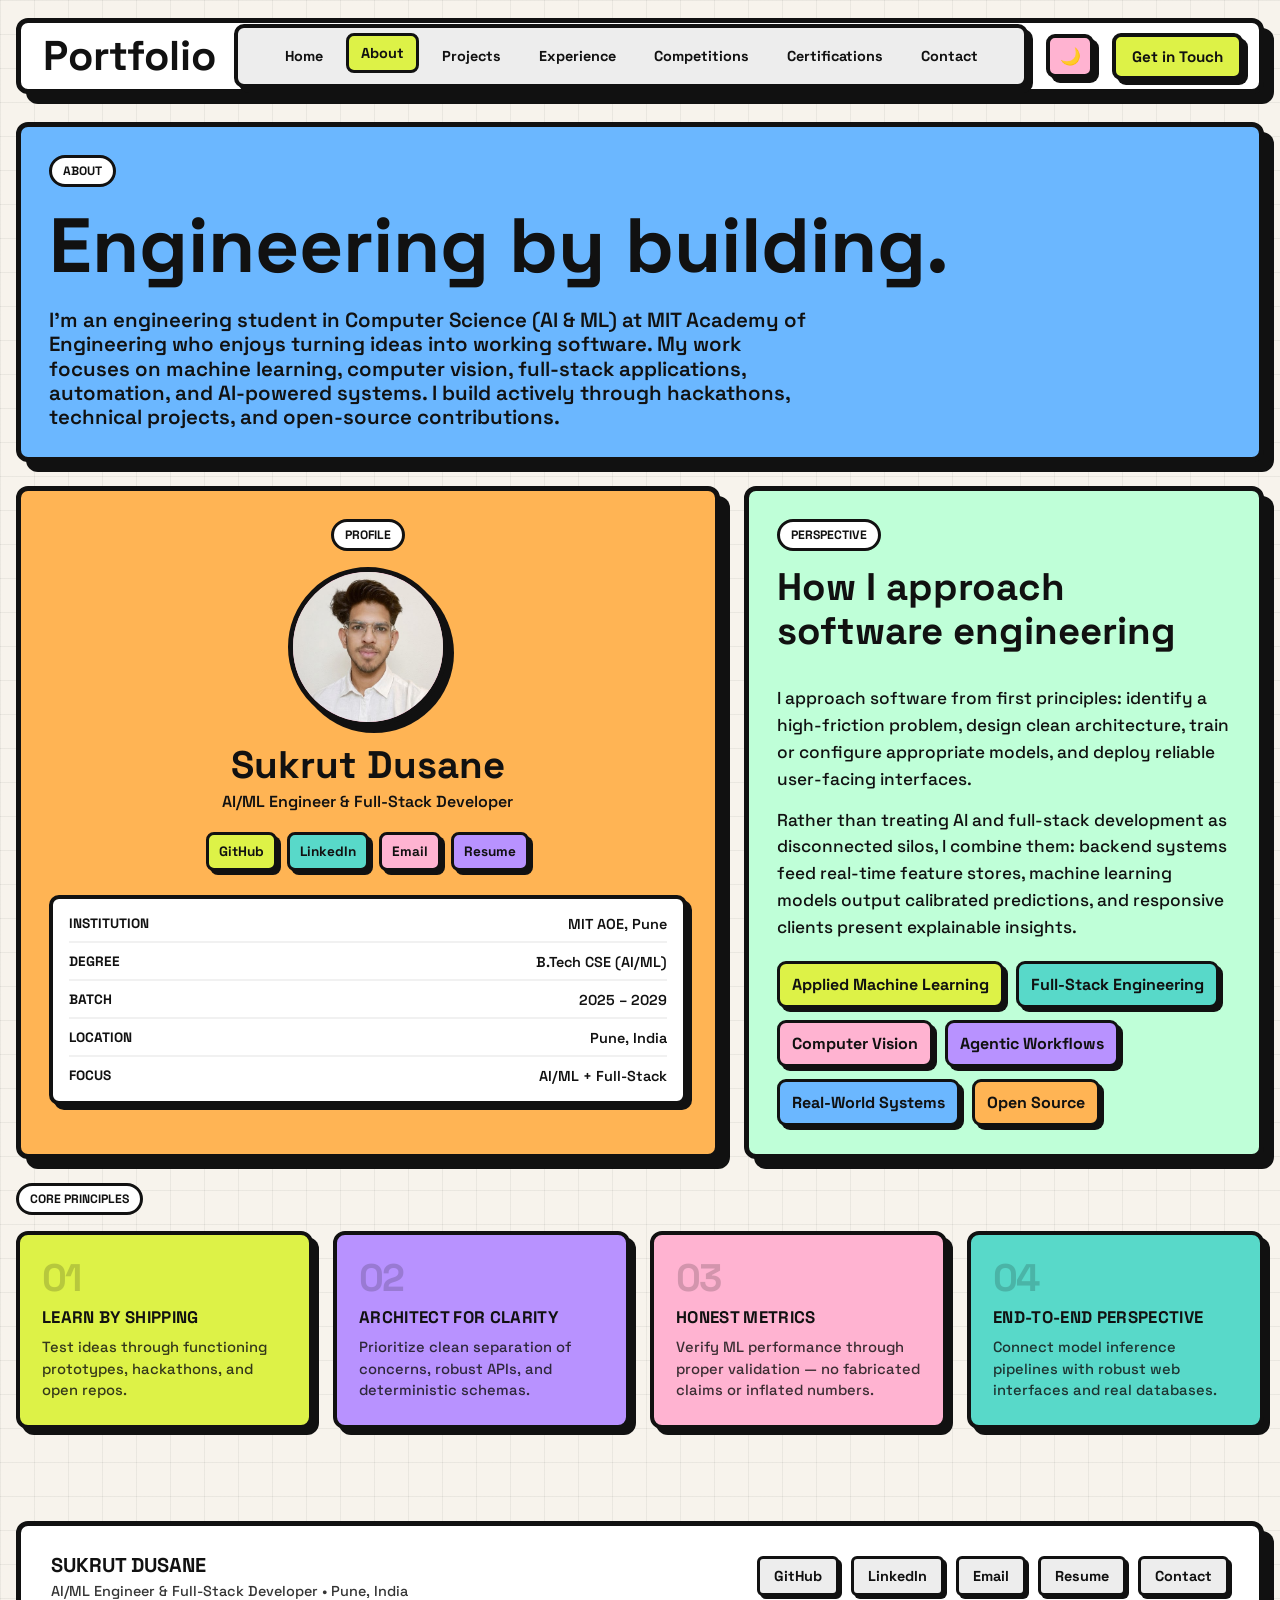
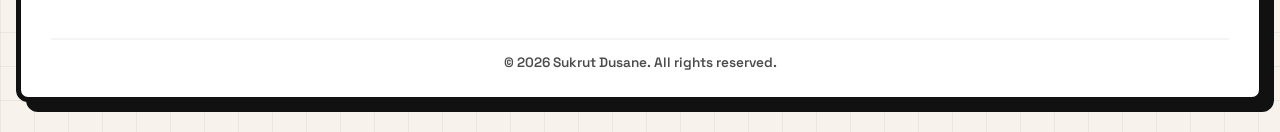
==== about.html @ a6a97b81 "fix(about): add proper line spacing and margin between heading and body paragraph" ====
<!DOCTYPE html>
<html lang="en">

<head>
  <meta charset="UTF-8" />
  <meta name="viewport" content="width=device-width, initial-scale=1.0" />
  <meta name="description" content="About Sukrut Dusane — CSE (AI & ML) student at MIT Academy of Engineering, builder, AI/ML engineer, and full-stack developer." />
  <meta name="author" content="Sukrut Dusane" />
  <link rel="canonical" href="https://portfoliosukrut.vercel.app/about.html" />

  <meta property="og:title" content="About Sukrut Dusane | AI/ML Engineer & Full-Stack Developer" />
  <meta property="og:description" content="Turning complex ideas into working software through machine learning, computer vision, and full-stack architectures." />
  <meta property="og:image" content="assets/profile.png" />
  <meta property="og:type" content="website" />
  <meta property="og:url" content="https://portfoliosukrut.vercel.app/about.html" />

  <title>About | Sukrut Dusane</title>
  <link rel="preconnect" href="https://fonts.googleapis.com" />
  <link rel="preconnect" href="https://fonts.gstatic.com" crossorigin />
  <link href="https://fonts.googleapis.com/css2?family=Space+Grotesk:wght@400;500;600;700&display=swap" rel="stylesheet" />
  <link rel="icon" type="image/svg+xml" href="favicon.svg?v=3" />
  <link rel="icon" type="image/png" href="favicon.png?v=3" />
  <link rel="stylesheet" href="style.css" />
</head>

<body data-page="about">
  <header class="navbar" aria-label="Primary navigation">
    <a class="brand" href="index.html">Portfolio</a>
    <nav class="menu-bar" aria-label="Portfolio pages">
      <a href="index.html" data-nav="home">Home</a>
      <a href="about.html" data-nav="about">About</a>
      <a href="projects.html" data-nav="projects">Projects</a>
      <a href="qualifications.html" data-nav="experience">Experience</a>
      <a href="participations.html" data-nav="achievements">Competitions</a>
      <a href="certifications.html" data-nav="certifications">Certifications</a>
      <a href="contact.html" data-nav="contact">Contact</a>
    </nav>
    <button class="touch-button" type="button" data-open-modal>Get in Touch</button>
  </header>

  <main class="page-shell about-grid">
    <section class="card page-hero about-hero reveal">
      <span class="panel-label">About</span>
      <h1>Engineering by building.</h1>
      <p>
        I’m an engineering student in Computer Science (AI & ML) at MIT Academy of Engineering who enjoys turning ideas into working software. My work focuses on machine learning, computer vision, full-stack applications, automation, and AI-powered systems. I build actively through hackathons, technical projects, and open-source contributions.
      </p>
    </section>

    <section class="card about-portrait reveal">
      <span class="panel-label">Profile</span>
      <span class="profile-frame">
        <img src="assets/profile.png" alt="Sukrut Dusane" width="160" height="160" fetchpriority="high" />
        <span class="profile-fallback" aria-hidden="true">SD</span>
      </span>
      <h2 style="margin-top: 12px;">Sukrut Dusane</h2>
      <p style="margin-top: 8px; font-weight: 600;">AI/ML Engineer & Full-Stack Developer</p>
      
      <div class="social-links" style="margin-top: 20px; display: flex; gap: 10px; justify-content: center; flex-wrap: wrap;">
        <a href="https://github.com/sukrut07" target="_blank" rel="noreferrer" class="mini-link">GitHub</a>
        <a href="https://www.linkedin.com/in/sukrut-dusane-b44813386/" target="_blank" rel="noreferrer" class="mini-link btn-purple">LinkedIn</a>
        <a href="mailto:sukrutdusane@gmail.com" class="mini-link btn-lime">Email</a>
        <a href="assets/resume.png" target="_blank" rel="noreferrer" class="mini-link btn-cyan">Resume</a>
      </div>

      <div style="margin-top: 24px; width: 100%;">
        <div style="border: 4px solid var(--black); border-radius: 10px; background: var(--white); padding: 16px; box-shadow: 5px 5px 0 var(--black); text-align: left;">
          <div style="display: flex; justify-content: space-between; margin-bottom: 10px; border-bottom: 2px solid var(--grid-line); padding-bottom: 8px;">
            <strong style="text-transform: uppercase; font-size: 0.85rem;">Institution</strong> <span style="font-weight: 600; font-size: 0.9rem;">MIT AOE, Pune</span>
          </div>
          <div style="display: flex; justify-content: space-between; margin-bottom: 10px; border-bottom: 2px solid var(--grid-line); padding-bottom: 8px;">
            <strong style="text-transform: uppercase; font-size: 0.85rem;">Degree</strong> <span style="font-weight: 600; font-size: 0.9rem;">B.Tech CSE (AI/ML)</span>
          </div>
          <div style="display: flex; justify-content: space-between; margin-bottom: 10px; border-bottom: 2px solid var(--grid-line); padding-bottom: 8px;">
            <strong style="text-transform: uppercase; font-size: 0.85rem;">Batch</strong> <span style="font-weight: 600; font-size: 0.9rem;">2025 – 2029</span>
          </div>
          <div style="display: flex; justify-content: space-between; margin-bottom: 10px; border-bottom: 2px solid var(--grid-line); padding-bottom: 8px;">
            <strong style="text-transform: uppercase; font-size: 0.85rem;">Location</strong> <span style="font-weight: 600; font-size: 0.9rem;">Pune, India</span>
          </div>
          <div style="display: flex; justify-content: space-between;">
            <strong style="text-transform: uppercase; font-size: 0.85rem;">Focus</strong> <span style="font-weight: 600; font-size: 0.9rem;">AI/ML + Full-Stack</span>
          </div>
        </div>
      </div>
    </section>

    <section class="card about-copy reveal">
      <span class="panel-label">Perspective</span>
      <h2>How I approach software engineering</h2>
      <p style="margin-top: 16px;">
        I approach software from first principles: identify a high-friction problem, design clean architecture, train or configure appropriate models, and deploy reliable user-facing interfaces.
      </p>
      <p style="margin-top: 14px;">
        Rather than treating AI and full-stack development as disconnected silos, I combine them: backend systems feed real-time feature stores, machine learning models output calibrated predictions, and responsive clients present explainable insights.
      </p>
      <div class="about-pill-row" style="margin-top: 20px;">
        <span>Applied Machine Learning</span>
        <span>Full-Stack Engineering</span>
        <span>Computer Vision</span>
        <span>Agentic Workflows</span>
        <span>Real-World Systems</span>
        <span>Open Source</span>
      </div>
    </section>

    <!-- Core Principles — 4 KPI Cards (full width) -->
    <section class="principles-section reveal">
      <span class="panel-label principles-label">Core Principles</span>
      <div class="principles-grid">

        <article class="principles-card accent-lime">
          <span class="principles-num">01</span>
          <h3 class="principles-title">Learn by Shipping</h3>
          <p class="principles-desc">Test ideas through functioning prototypes, hackathons, and open repos.</p>
        </article>

        <article class="principles-card accent-purple">
          <span class="principles-num">02</span>
          <h3 class="principles-title">Architect for Clarity</h3>
          <p class="principles-desc">Prioritize clean separation of concerns, robust APIs, and deterministic schemas.</p>
        </article>

        <article class="principles-card accent-pink">
          <span class="principles-num">03</span>
          <h3 class="principles-title">Honest Metrics</h3>
          <p class="principles-desc">Verify ML performance through proper validation — no fabricated claims or inflated numbers.</p>
        </article>

        <article class="principles-card accent-cyan">
          <span class="principles-num">04</span>
          <h3 class="principles-title">End-to-End Perspective</h3>
          <p class="principles-desc">Connect model inference pipelines with robust web interfaces and real databases.</p>
        </article>

      </div>
    </section>
  </main>

  <!-- Consistent Site Footer -->
  <footer class="site-footer" role="contentinfo">
    <div class="footer-bio">
      <h3>Sukrut Dusane</h3>
      <p>AI/ML Engineer & Full-Stack Developer • Pune, India</p>
    </div>
    <div class="footer-links">
      <a href="https://github.com/sukrut07" target="_blank" rel="noreferrer" class="footer-link">GitHub</a>
      <a href="https://www.linkedin.com/in/sukrut-dusane-b44813386/" target="_blank" rel="noreferrer" class="footer-link">LinkedIn</a>
      <a href="mailto:sukrutdusane@gmail.com" class="footer-link">Email</a>
      <a href="assets/resume.png" target="_blank" rel="noreferrer" class="footer-link">Resume</a>
      <button type="button" class="footer-link" data-open-modal style="cursor: pointer;">Contact</button>
    </div>
    <div class="footer-copyright">
      <span>© 2026 Sukrut Dusane. All rights reserved.</span>
    </div>
  </footer>

  <!-- Contact Modal -->
  <div class="modal" id="contact-modal" role="dialog" aria-modal="true" aria-labelledby="modal-title" hidden>
    <div class="modal-backdrop" data-close-modal></div>
    <section class="modal-panel" tabindex="-1">
      <button class="modal-close" type="button" data-close-modal aria-label="Close contact modal">×</button>
      <span class="panel-label">Contact</span>
      <h2 id="modal-title">Let's build something intelligent.</h2>
      <p>Reach out for AI/ML engineering, full-stack systems, computer vision prototypes, or hackathon collaborations.</p>
      <div class="modal-actions-list">
        <a href="mailto:sukrutdusane@gmail.com" class="modal-action-row btn-lime">
          <span>Email Sukrut</span>
          <svg width="20" height="20" viewBox="0 0 24 24" fill="none" stroke="currentColor" stroke-width="2" stroke-linecap="round" stroke-linejoin="round">
            <path d="M4 4h16c1.1 0 2 .9 2 2v12c0 1.1-.9 2-2 2H4c-1.1 0-2-.9-2-2V6c0-1.1.9-2 2-2z"></path>
            <polyline points="22,6 12,13 2,6"></polyline>
          </svg>
        </a>
        <a href="https://www.linkedin.com/in/sukrut-dusane-b44813386/" target="_blank" rel="noreferrer" class="modal-action-row btn-purple">
          <span>LinkedIn</span>
          <svg width="20" height="20" viewBox="0 0 24 24" fill="none" stroke="currentColor" stroke-width="2" stroke-linecap="round" stroke-linejoin="round">
            <path d="M16 8a6 6 0 0 1 6 6v7h-4v-7a2 2 0 0 0-2-2 2 2 0 0 0-2 2v7h-4v-7a6 6 0 0 1 6-6z"></path>
            <rect x="2" y="9" width="4" height="12"></rect>
            <circle cx="4" cy="4" r="2"></circle>
          </svg>
        </a>
        <a href="https://github.com/sukrut07" target="_blank" rel="noreferrer" class="modal-action-row btn-dark">
          <span>GitHub</span>
          <svg width="20" height="20" viewBox="0 0 24 24" fill="none" stroke="currentColor" stroke-width="2" stroke-linecap="round" stroke-linejoin="round">
            <path d="M9 19c-5 1.5-5-2.5-7-3m14 6v-3.87a3.37 3.37 0 0 0-.94-2.61c3.14-.35 6.44-1.54 6.44-7A5.44 5.44 0 0 0 20 4.77 5.07 5.07 0 0 0 19.91 1S18.73.65 16 2.48a13.38 13.38 0 0 0-7 0C6.27.65 5.09 1 5.09 1A5.07 5.07 0 0 0 5 4.77a5.44 5.44 0 0 0-1.5 3.78c0 5.42 3.3 6.61 6.44 7A3.37 3.37 0 0 0 9 18.13V22"></path>
          </svg>
        </a>
        <a href="tel:9175117543" class="modal-action-row btn-white">
          <span>+91 91751 17543</span>
          <svg width="20" height="20" viewBox="0 0 24 24" fill="none" stroke="currentColor" stroke-width="2" stroke-linecap="round" stroke-linejoin="round">
            <path d="M22 16.92v3a2 2 0 0 1-2.18 2 19.79 19.79 0 0 1-8.63-3.07 19.5 19.5 0 0 1-6-6 19.79 19.79 0 0 1-3.07-8.67A2 2 0 0 1 4.11 2h3a2 2 0 0 1 2 1.72 12.84 12.84 0 0 0 .7 2.81 2 2 0 0 1-.45 2.11L8.09 9.91a16 16 0 0 0 6 6l1.27-1.27a2 2 0 0 1 2.11-.45 12.84 12.84 0 0 0 2.81.7A2 2 0 0 1 22 16.92z"></path>
          </svg>
        </a>
      </div>
    </section>
  </div>

  <script src="script.js"></script>
</body>

</html>
---- style.css ----
:root {
  --bg: #f7f3ec;
  --black: #111111;
  --white: #ffffff;
  --purple: #b892ff;
  --lime: #ddf247;
  --pink: #ffb3d1;
  --cyan: #58d9c9;
  --electric-blue: #6bb7ff;
  --neon-orange: #ffb454;
  --neon-mint: #bfffd8;
  --gray: #ededed;
  --grid-line: rgba(17, 17, 17, 0.055);
  --border: 5px solid var(--black);
  --radius: 12px;
  --shadow: 10px 10px 0 var(--black);
  --shadow-hover: 15px 15px 0 var(--black);
  --max-width: 1380px;
}

* {
  box-sizing: border-box;
}

html {
  scroll-behavior: smooth;
}

@media (prefers-reduced-motion: reduce) {
  *,
  *::before,
  *::after {
    animation-duration: 0.01ms !important;
    animation-iteration-count: 1 !important;
    transition-duration: 0.01ms !important;
    scroll-behavior: auto !important;
  }
}

body {
  margin: 0;
  min-height: 100vh;
  color: var(--black);
  background:
    linear-gradient(90deg, var(--grid-line) 1px, transparent 1px),
    linear-gradient(var(--grid-line) 1px, transparent 1px),
    var(--bg);
  background-size: 34px 34px;
  font-family: "Space Grotesk", Arial, sans-serif;
  font-weight: 500;
}

body.dark {
  --bg: #111111;
  --black: #f7f3ec;
  --white: #1e1e1e;
  --gray: #2c2c2c;
  --grid-line: rgba(247, 243, 236, 0.08);
  --purple: #c4a1ff;
  --lime: #d8ff3e;
  --pink: #ff8fb7;
  --cyan: #54ebd7;
  --electric-blue: #70baff;
  --neon-orange: #ffb86c;
  --neon-mint: #86efac;
  color: var(--black);
}

body.dark .hero-stat-box,
body.dark .achievement-tag,
body.dark .achievement-tag-small,
body.dark .btn-primary,
body.dark .filter-pill.active,
body.dark .building-card-tag,
body.dark .node-step,
body.dark .achievement-ribbon.gold,
body.dark .achievement-ribbon.silver,
body.dark .achievement-ribbon.bronze {
  color: #111111 !important;
}

body.modal-open {
  overflow: hidden;
}

a {
  color: inherit;
  text-decoration: none;
}

button,
a {
  font-family: inherit;
}

button {
  color: inherit;
}

.navbar {
  position: sticky;
  top: 18px;
  z-index: 20;
  width: min(calc(100% - 32px), var(--max-width));
  height: 76px;
  margin: 18px auto 28px;
  display: flex;
  align-items: center;
  justify-content: space-between;
  gap: 18px;
  padding: 12px 16px 12px 22px;
  background: var(--white);
  border: var(--border);
  border-radius: var(--radius);
  box-shadow: var(--shadow);
}

.brand {
  flex: 0 0 auto;
  font-size: clamp(1.65rem, 4vw, 2.6rem);
  font-weight: 700;
  letter-spacing: 0;
  line-height: 1;
}

.nav-actions {
  display: flex;
  align-items: center;
  gap: 12px;
}

.menu-bar {
  flex: 1 1 auto;
  display: flex;
  align-items: center;
  gap: 8px;
  padding: 8px;
  overflow-x: auto;
  border: 4px solid var(--black);
  border-radius: 10px;
  background: var(--gray);
  box-shadow: 5px 5px 0 var(--black);
}

.menu-bar::before,
.menu-bar::after {
  content: "";
  margin: auto;
}

.menu-bar a {
  display: inline-flex;
  min-height: 38px;
  align-items: center;
  justify-content: center;
  padding: 8px 12px;
  border: 3px solid transparent;
  border-radius: 8px;
  font-size: 0.9rem;
  font-weight: 700;
  white-space: nowrap;
  transition: transform 180ms ease, background 180ms ease, border-color 180ms ease;
}

.menu-bar a:hover,
.menu-bar a:focus-visible,
.menu-bar a.active {
  transform: translateY(-3px);
  border-color: var(--black);
  background: var(--lime);
  outline: none;
}

.nav-link,
.touch-button,
.cta-button,
.ghost-button {
  display: inline-flex;
  min-height: 44px;
  align-items: center;
  justify-content: center;
  padding: 10px 16px;
  border: 4px solid var(--black);
  border-radius: 9px;
  background: var(--lime);
  color: var(--black);
  box-shadow: 5px 5px 0 var(--black);
  font-size: 0.95rem;
  font-weight: 700;
  cursor: pointer;
  transition: transform 180ms ease, box-shadow 180ms ease, background 180ms ease;
}

.nav-link {
  background: var(--gray);
}

.touch-button:hover,
.nav-link:hover,
.cta-button:hover,
.ghost-button:hover,
.theme-toggle:hover {
  transform: translate(-2px, -2px);
  box-shadow: 8px 8px 0 var(--black);
}

.theme-toggle {
  width: 48px;
  min-height: 44px;
  border: 4px solid var(--black);
  border-radius: 9px;
  background: var(--pink);
  box-shadow: 5px 5px 0 var(--black);
  font-size: 1.05rem;
  font-weight: 700;
  cursor: pointer;
  transition: transform 180ms ease, box-shadow 180ms ease, background 180ms ease;
}

.dashboard {
  width: min(calc(100% - 32px), var(--max-width));
  margin: 0 auto;
  padding: 0 0 52px;
  display: grid;
  grid-template-columns: repeat(3, minmax(0, 1fr));
  grid-auto-rows: minmax(230px, auto);
  gap: 24px;
}

.page-shell {
  width: min(calc(100% - 32px), var(--max-width));
  margin: 0 auto;
  padding: 0 0 52px;
}

.home-grid {
  display: grid;
  grid-template-columns: 1.15fr 0.85fr;
  gap: 24px;
}

.profile-first-grid {
  grid-template-columns: 1.15fr 0.85fr;
}

.home-grid .hero-card {
  grid-column: 1;
  grid-row: 1;
  min-height: auto;
  justify-content: flex-start;
}

.profile-first-grid .profile-hero-card {
  grid-column: 1;
  grid-row: 1;
  min-height: auto;
  justify-content: flex-start;
  gap: 14px;
}

.profile-first-grid .profile-card {
  grid-column: 2;
  grid-row: 1;
  min-height: auto;
}

.dynamic-profile {
  grid-column: 2;
  grid-row: 1;
}

.route-card {
  justify-content: space-between;
}

.route-card p,
.page-hero p,
.text-card p,
.contact-card p {
  margin-top: 18px;
  font-size: clamp(1.05rem, 1.6vw, 1.35rem);
  font-weight: 600;
  line-height: 1.18;
}

.card.accent-lime {
  background: var(--lime);
}

.card.accent-pink {
  background: var(--pink);
}

.card.accent-purple {
  background: var(--purple);
}

.card.accent-white {
  background: var(--white);
}

.inner-grid,
.contact-grid {
  display: grid;
  grid-template-columns: repeat(2, minmax(0, 1fr));
  gap: 24px;
}

.page-hero {
  min-height: 300px;
  background: var(--purple);
  justify-content: space-between;
}

.page-hero h1 {
  max-width: 1120px;
  font-size: clamp(3rem, 7vw, 6.6rem);
  line-height: 0.92;
}

.page-hero p {
  max-width: 760px;
}

.inner-grid .page-hero,
.project-page-hero,
.contact-card {
  grid-column: span 2;
}

.text-card {
  min-height: 300px;
  justify-content: space-between;
}

.projects-page-card,
.skills-page-card,
.qualifications-card,
.certifications-card {
  min-height: 480px;
}

.skills-page-card {
  padding: clamp(20px, 2.8vw, 34px);
  overflow: visible;
}

.project-list-large {
  grid-template-columns: repeat(auto-fit, minmax(280px, 1fr));
  align-items: start;
  overflow: visible;
  gap: 22px;
  padding: 4px 0;
}

.contact-grid .socials-card,
.contact-grid .resume-card {
  min-height: 360px;
}

.contact-card h1 {
  max-width: 980px;
  font-size: clamp(3.2rem, 8vw, 7.5rem);
  line-height: 0.9;
}

.profile-meter {
  width: 100%;
  display: flex;
  align-items: center;
  justify-content: space-between;
  gap: 12px;
  margin-top: 20px;
  padding: 12px;
  border: 4px solid var(--black);
  border-radius: 10px;
  background: var(--lime);
  box-shadow: 5px 5px 0 var(--black);
  font-weight: 700;
}

.profile-meter.changing,
.role-placard.changing,
.profile-tag.changing {
  animation: placardFlip 360ms ease both;
}

.profile-meter span {
  text-align: left;
}

.card {
  position: relative;
  display: flex;
  flex-direction: column;
  min-width: 0;
  min-height: 230px;
  padding: clamp(18px, 2.4vw, 28px);
  overflow: hidden;
  background: var(--white);
  border: var(--border);
  border-radius: var(--radius);
  box-shadow: var(--shadow);
  transition:
    transform 220ms ease,
    box-shadow 220ms ease,
    border-color 220ms ease,
    background 220ms ease;
}

.card:hover,
.card:focus-visible {
  transform: translateY(-8px) rotate(-0.6deg);
  box-shadow: var(--shadow-hover);
  border-color: var(--purple);
  outline: none;
}

.hero-card {
  background: var(--purple);
  min-height: auto;
  justify-content: flex-start;
}

.projects-card {
  grid-row: span 2;
  background: var(--gray);
}

.skills-card {
  grid-column: span 2;
  background: var(--lime);
}

.certifications-card {
  background: var(--pink);
}

.cert-page-grid {
  display: grid;
  gap: 24px;
}

.certificates-grid {
  display: grid;
  grid-template-columns: repeat(3, minmax(0, 1fr));
  align-items: start;
  gap: 24px;
}

body[data-page="certifications"] .certificates-grid {
  grid-template-columns: repeat(4, minmax(0, 1fr));
  gap: 18px;
}

.cert-card {
  min-height: 0;
  padding: 0;
  overflow: visible;
  background: var(--pink);
  content-visibility: auto;
  contain-intrinsic-size: 520px;
}

.certificates-grid .cert-card:nth-child(6n + 1) {
  background: var(--purple);
}

.certificates-grid .cert-card:nth-child(6n + 2) {
  background: var(--lime);
}

.certificates-grid .cert-card:nth-child(6n + 3) {
  background: var(--pink);
}

.certificates-grid .cert-card:nth-child(6n + 4) {
  background: var(--cyan);
}

.certificates-grid .cert-card:nth-child(6n + 5) {
  background: var(--electric-blue);
}

.certificates-grid .cert-card:nth-child(6n) {
  background: var(--neon-orange);
}

.certificates-grid .cert-card:nth-child(9n) {
  background: var(--neon-mint);
}

.cert-card img {
  display: block;
  width: 100%;
  aspect-ratio: 1.56;
  object-fit: cover;
  border-bottom: 5px solid var(--black);
  border-radius: 7px 7px 0 0;
  background: var(--gray);
}

.cert-content {
  display: grid;
  gap: 14px;
  padding: 18px;
}

body[data-page="certifications"] .cert-content {
  gap: 10px;
  padding: 14px;
}

body[data-page="certifications"] .cert-content .panel-label {
  margin-bottom: 8px;
  padding: 6px 9px;
  font-size: 0.66rem;
}

.cert-toggle {
  width: 100%;
  display: flex;
  align-items: center;
  justify-content: space-between;
  gap: 12px;
  padding: 0;
  border: 0;
  background: transparent;
  color: inherit;
  font-family: inherit;
  cursor: pointer;
  text-align: left;
}

.cert-toggle h2 {
  min-height: 2.1em;
  font-size: clamp(1.45rem, 2.2vw, 2.25rem);
}

body[data-page="certifications"] .cert-toggle h2 {
  min-height: 2.35em;
  font-size: clamp(1.05rem, 1.35vw, 1.45rem);
  line-height: 1.04;
}

.cert-toggle .cert-icon {
  font-size: 1.8rem;
  font-weight: 700;
  line-height: 1;
}

body[data-page="certifications"] .cert-toggle .cert-icon {
  font-size: 1.35rem;
}

.cert-body {
  display: grid;
  grid-template-rows: 0fr;
  transition: grid-template-rows 220ms ease;
}

.cert-collapsible.open .cert-body {
  grid-template-rows: 1fr;
}

.cert-inner {
  overflow: hidden;
  display: flex;
  flex-direction: column;
  gap: 14px;
}

body[data-page="certifications"] .cert-inner {
  gap: 10px;
}

.cert-content dl {
  display: grid;
  gap: 10px;
  margin: 0;
}

body[data-page="certifications"] .cert-content dl {
  gap: 8px;
}

.cert-content dl div {
  display: grid;
  grid-template-columns: 96px minmax(0, 1fr);
  gap: 10px;
  align-items: start;
  padding: 10px;
  border: 3px solid var(--black);
  border-radius: 9px;
  background: var(--white);
}

body[data-page="certifications"] .cert-content dl div {
  grid-template-columns: 76px minmax(0, 1fr);
  gap: 8px;
  padding: 8px;
  border-width: 2px;
  border-radius: 7px;
}

.cert-content dt,
.cert-content dd {
  margin: 0;
  line-height: 1.12;
}

body[data-page="certifications"] .cert-content dt,
body[data-page="certifications"] .cert-content dd {
  font-size: 0.82rem;
  line-height: 1.08;
}

.cert-content dt {
  font-weight: 700;
}

.credential-button {
  min-height: 44px;
  justify-self: start;
  padding: 10px 14px;
  border: 4px solid var(--black);
  border-radius: 9px;
  background: var(--lime);
  box-shadow: 5px 5px 0 var(--black);
  font-family: inherit;
  font-size: 0.95rem;
  font-weight: 700;
}

body[data-page="certifications"] .credential-button {
  min-height: 38px;
  padding: 8px 11px;
  border-width: 3px;
  border-radius: 7px;
  box-shadow: 4px 4px 0 var(--black);
  font-size: 0.82rem;
}

.credential-button:disabled {
  cursor: not-allowed;
  opacity: 0.86;
}

.qualifications-card {
  grid-column: span 2;
}

.contact-card {
  appearance: none;
  align-items: flex-start;
  text-align: left;
  background: var(--black);
  color: var(--white);
  cursor: pointer;
}

.socials-card {
  background: var(--purple);
}

.panel-label,
.eyebrow {
  display: inline-flex;
  width: max-content;
  margin-bottom: 14px;
  padding: 7px 11px;
  border: 3px solid var(--black);
  border-radius: 999px;
  background: var(--white);
  color: var(--black);
  font-size: 0.76rem;
  font-weight: 700;
  line-height: 1;
  text-transform: uppercase;
}

h1,
h2,
h3,
p {
  margin: 0;
}

h1 {
  font-size: clamp(4rem, 12vw, 9rem);
  font-weight: 700;
  line-height: 0.78;
}

h2 {
  font-size: clamp(1.75rem, 3vw, 3rem);
  font-weight: 700;
  line-height: 0.94;
}

h3 {
  margin-bottom: 10px;
  font-size: 0.95rem;
  font-weight: 700;
  text-transform: uppercase;
}

.hero-role {
  max-width: 720px;
  margin-top: 22px;
  font-size: clamp(1.8rem, 4.4vw, 4.2rem);
  font-weight: 700;
  line-height: 0.92;
}

.role-prefix {
  display: block;
  margin-bottom: 12px;
  font-size: clamp(1.05rem, 1.8vw, 1.45rem);
  line-height: 1;
  transition: opacity 200ms ease;
}

.role-prefix.changing {
  opacity: 0;
}

.role-placard {
  display: inline-flex;
  padding: 12px 16px;
  border: 5px solid var(--black);
  border-radius: 12px;
  background: var(--lime);
  box-shadow: 8px 8px 0 var(--black);
}

.hero-copy {
  margin-top: 14px;
  font-size: clamp(0.95rem, 1.15vw, 1.08rem);
  font-weight: 500;
  line-height: 1.45;
  color: #111111;
  background: rgba(255, 255, 255, 0.7);
  border: 3px solid var(--black);
  border-radius: 10px;
  padding: 12px 16px;
  box-shadow: 4px 4px 0 var(--black);
}

.hero-tech-card {
  width: 100%;
  margin-top: 10px;
  background: var(--gray);
  border: 3px solid var(--black);
  border-radius: 10px;
  box-shadow: 4px 4px 0 var(--black);
  padding: 12px 14px;
  display: flex;
  flex-direction: column;
  gap: 8px;
  text-align: left;
}

.hero-tech-card-header {
  display: flex;
  align-items: center;
  gap: 8px;
  font-size: 0.8rem;
  font-weight: 700;
  text-transform: uppercase;
  letter-spacing: 0.05em;
  color: var(--black);
}

.hero-tech-pulse {
  width: 8px;
  height: 8px;
  background: #10b981;
  border-radius: 50%;
  box-shadow: 0 0 0 2px rgba(16, 185, 129, 0.4);
  animation: pulse-ring 2s infinite;
}

@keyframes pulse-ring {
  0% {
    transform: scale(0.95);
    box-shadow: 0 0 0 0 rgba(16, 185, 129, 0.7);
  }
  70% {
    transform: scale(1);
    box-shadow: 0 0 0 6px rgba(16, 185, 129, 0);
  }
  100% {
    transform: scale(0.95);
    box-shadow: 0 0 0 0 rgba(16, 185, 129, 0);
  }
}

.hero-tech-chips {
  display: flex;
  flex-wrap: wrap;
  gap: 6px;
}

.hero-tech-chip {
  display: inline-flex;
  align-items: center;
  padding: 5px 10px;
  font-size: 0.82rem;
  font-weight: 700;
  border: 2px solid var(--black);
  border-radius: 6px;
  box-shadow: 2px 2px 0 var(--black);
  background: var(--white);
  color: var(--black);
  transition: transform 0.15s ease;
}

.hero-tech-chip:hover {
  transform: translate(-1px, -1px);
}

.hero-tech-chip.chip-lime {
  background: var(--lime);
}

.hero-tech-chip.chip-cyan {
  background: var(--cyan);
}

.hero-tech-chip.chip-pink {
  background: var(--pink);
}

.hero-tech-chip.chip-white {
  background: var(--white);
}

.hero-strip {
  display: flex;
  flex-wrap: wrap;
  gap: 8px;
  margin-top: 8px;
  justify-content: center;
}

.hero-strip span,
.tag-row span {
  display: inline-flex;
  align-items: center;
  justify-content: center;
  min-height: 34px;
  padding: 6px 10px;
  border: 3px solid var(--black);
  border-radius: 8px;
  background: var(--white);
  box-shadow: 3px 3px 0 var(--black);
  font-size: clamp(0.82rem, 0.95vw, 0.92rem);
  font-weight: 700;
  line-height: 1.05;
  text-align: center;
}

.profile-card {
  align-items: center;
  justify-content: flex-start;
  text-align: center;
  gap: 8px;
}

.profile-frame {
  position: relative;
  width: min(72%, 160px);
  aspect-ratio: 1;
  margin: 2px auto 8px;
  border: 5px solid var(--black);
  border-radius: 50%;
  background: var(--pink);
  box-shadow: 6px 6px 0 var(--black);
  overflow: hidden;
  animation: float 4.5s ease-in-out infinite;
}

.profile-frame img,
.profile-fallback {
  position: absolute;
  inset: 0;
  width: 100%;
  height: 100%;
}

.profile-frame img {
  object-fit: cover;
  z-index: 2;
}

.profile-frame img[src=""],
.profile-frame img:not([src]) {
  display: none;
}

.profile-fallback {
  display: grid;
  place-items: center;
  font-size: clamp(3rem, 8vw, 5rem);
  font-weight: 700;
}

.profile-name {
  display: block;
  font-size: clamp(1.55rem, 3vw, 2.15rem);
  font-weight: 700;
  line-height: 0.95;
}

.profile-tag {
  display: block;
  max-width: 260px;
  margin-top: 10px;
  line-height: 1.12;
}

.card-header {
  display: flex;
  align-items: flex-start;
  justify-content: space-between;
  gap: 12px;
  margin-bottom: 18px;
}

.mini-link {
  flex: 0 0 auto;
  padding: 8px 10px;
  border: 3px solid var(--black);
  border-radius: 8px;
  background: var(--lime);
  box-shadow: 4px 4px 0 var(--black);
  font-size: 0.85rem;
  font-weight: 700;
}

.project-list {
  display: grid;
  gap: 14px;
  overflow: auto;
  padding: 4px 6px 6px 0;
}

.project-item,
.accordion-item {
  border: 4px solid var(--black);
  border-radius: 10px;
  background: var(--white);
  box-shadow: 5px 5px 0 var(--black);
}

.project-toggle,
.accordion-item button {
  width: 100%;
  display: flex;
  align-items: center;
  justify-content: space-between;
  gap: 12px;
  padding: 14px;
  border: 0;
  background: transparent;
  text-align: left;
  font-size: 1rem;
  font-weight: 700;
  cursor: pointer;
}

.project-body,
.accordion-content {
  display: grid;
  grid-template-rows: 0fr;
  transition: grid-template-rows 220ms ease;
}

.project-body {
  display: block;
  max-height: 0;
  overflow: hidden;
  transition: max-height 240ms ease;
}

.project-item.open .project-body {
  max-height: 320px;
}

.project-inner,
.accordion-content > * {
  overflow: hidden;
}

.project-item.open .project-body,
.accordion-item.open .accordion-content {
  grid-template-rows: 1fr;
}

.project-inner {
  padding: 0 14px 14px;
}

.project-inner p,
.about-card p,
.modal-panel p {
  font-size: 1.05rem;
  line-height: 1.28;
}

.project-meta {
  display: flex;
  align-items: center;
  justify-content: space-between;
  gap: 10px;
  margin-top: 14px;
  font-weight: 700;
}

.project-list-large .project-item {
  min-height: 112px;
  background: var(--white);
}

.project-list-large .project-item.open {
  min-height: 250px;
}

.project-list-large .project-toggle {
  min-height: 78px;
  align-items: flex-start;
  font-size: clamp(1rem, 1.5vw, 1.22rem);
}

.project-meta a {
  padding: 7px 10px;
  border: 3px solid var(--black);
  border-radius: 8px;
  background: var(--purple);
  box-shadow: 3px 3px 0 var(--black);
}

.project-skeleton {
  display: grid;
  gap: 12px;
  padding: 16px;
  border: 4px solid var(--black);
  border-radius: 10px;
  background: var(--white);
}

.project-skeleton span {
  height: 18px;
  border: 3px solid var(--black);
  background: linear-gradient(90deg, var(--white), var(--pink), var(--white));
  background-size: 220% 100%;
  animation: shimmer 1.2s linear infinite;
}

.about-card,
.resume-card {
  justify-content: space-between;
}

.resume-card {
  background: var(--pink);
}

.resume-card h2 {
  max-width: 360px;
}

.skill-groups {
  display: grid;
  grid-template-columns: repeat(3, minmax(0, 1fr));
  gap: 22px;
  margin-top: 22px;
}

.expanded-skills {
  grid-template-columns: repeat(auto-fit, minmax(280px, 1fr));
  align-items: stretch;
}

.skill-block {
  min-height: 300px;
  padding: clamp(18px, 2vw, 26px);
  border: 4px solid var(--black);
  border-radius: 12px;
  background: var(--white);
  box-shadow: 6px 6px 0 var(--black);
}

.skill-block h2 {
  margin-bottom: 20px;
  font-size: clamp(1.65rem, 2.25vw, 2.45rem);
  line-height: 1;
  overflow-wrap: anywhere;
}

.tag-row {
  display: flex;
  flex-wrap: wrap;
  align-items: flex-start;
  gap: 14px 12px;
  max-width: 100%;
}

.accordion {
  display: grid;
  gap: 13px;
  margin-top: 20px;
}

.accordion-content {
  max-height: 0;
  overflow: hidden;
  transition: max-height 220ms ease;
}

.accordion-item.open .accordion-content {
  max-height: 150px;
}

.accordion-content p {
  padding: 0 14px 12px;
  line-height: 1.1;
}

.qualification-table-wrap {
  width: 100%;
  margin-top: 24px;
  overflow-x: auto;
  border: 4px solid var(--black);
  border-radius: 10px;
  background: var(--white);
  box-shadow: 6px 6px 0 var(--black);
}

.qualification-table {
  width: 100%;
  min-width: 860px;
  border-collapse: separate;
  border-spacing: 0;
  font-size: clamp(0.92rem, 1.2vw, 1.05rem);
  line-height: 1.12;
}

.qualification-table th,
.qualification-table td {
  padding: 16px 18px;
  border-right: 3px solid var(--black);
  border-bottom: 3px solid var(--black);
  text-align: left;
  vertical-align: middle;
}

.qualification-table th {
  position: sticky;
  top: 0;
  z-index: 1;
  background: var(--lime);
  font-weight: 700;
}

.qualification-table th:last-child,
.qualification-table td:last-child {
  border-right: 0;
}

.qualification-table tbody tr:last-child td {
  border-bottom: 0;
}

.qualification-table tbody tr:nth-child(odd) td {
  background: var(--gray);
}

.qualification-table tbody tr:nth-child(even) td {
  background: var(--white);
}

.qualification-table tbody tr:hover td {
  background: var(--pink);
}

.qualification-table td:first-child,
.qualification-table td:nth-child(4),
.qualification-status {
  font-weight: 700;
}

.qualification-link {
  display: block;
  color: inherit;
  text-decoration: none;
}

.qualification-link:focus-visible {
  outline: 3px solid var(--black);
  outline-offset: 4px;
}

.qualification-status {
  display: inline-flex;
  align-items: center;
  min-height: 34px;
  padding: 7px 12px;
  border: 3px solid var(--black);
  border-radius: 8px;
  background: var(--white);
  box-shadow: 4px 4px 0 var(--black);
  line-height: 1;
  white-space: nowrap;
}

.contact-question {
  margin-top: auto;
  font-size: clamp(2.2rem, 5vw, 4.3rem);
  font-weight: 700;
  line-height: 0.9;
}

.contact-action {
  margin-top: 18px;
  padding: 8px 12px;
  border: 3px solid var(--white);
  border-radius: 8px;
  background: var(--purple);
  color: var(--black);
  box-shadow: 5px 5px 0 var(--white);
  font-size: 1.2rem;
  font-weight: 700;
}

.social-grid {
  display: grid;
  grid-template-columns: repeat(2, minmax(0, 1fr));
  gap: 12px;
  margin-top: auto;
}

.social-grid a {
  display: grid;
  gap: 8px;
  min-height: 92px;
  padding: 12px;
  border: 4px solid var(--black);
  border-radius: 10px;
  background: var(--white);
  box-shadow: 5px 5px 0 var(--black);
  font-weight: 700;
  transition: transform 180ms ease, box-shadow 180ms ease;
}

.social-grid a:hover,
.social-grid a:focus-visible {
  transform: translate(-2px, -2px);
  box-shadow: 8px 8px 0 var(--black);
  outline: none;
}

.social-grid span {
  width: 36px;
  height: 36px;
  display: grid;
  place-items: center;
  border: 3px solid var(--black);
  border-radius: 50%;
  background: var(--lime);
}

.about-grid {
  display: grid;
  grid-template-columns: 1.15fr 0.85fr;
  gap: 24px;
}

.about-hero {
  grid-column: 1 / -1;
  min-height: 340px;
  background: var(--electric-blue);
}

.about-hero h1 {
  font-size: clamp(2.8rem, 6vw, 6rem);
}

.about-portrait {
  align-items: center;
  text-align: center;
  background: var(--neon-orange);
}

.about-copy,
.about-lab {
  min-height: 360px;
}

.about-copy {
  background: var(--neon-mint);
}

.about-copy h2 {
  line-height: 1.15;
  margin-bottom: 16px;
}

.about-lab {
  background: var(--lime);
}

.about-copy p {
  font-size: 1.08rem;
  line-height: 1.55;
}

.about-lab li,
.contact-list a {
  font-size: 1.08rem;
  line-height: 1.28;
}

.about-pill-row,
.contact-list {
  display: flex;
  flex-wrap: wrap;
  gap: 12px;
  margin-top: 22px;
}

.about-pill-row span,
.contact-list a {
  padding: 10px 12px;
  border: 3px solid var(--black);
  border-radius: 9px;
  background: var(--white);
  box-shadow: 4px 4px 0 var(--black);
  font-weight: 700;
}

body[data-page="about"] .about-pill-row span:nth-child(6n + 1),
body[data-page="about"] .mini-link:nth-child(6n + 1) {
  background: var(--lime);
}

body[data-page="about"] .about-pill-row span:nth-child(6n + 2),
body[data-page="about"] .mini-link:nth-child(6n + 2) {
  background: var(--cyan) !important;
}

body[data-page="about"] .about-pill-row span:nth-child(6n + 3),
body[data-page="about"] .mini-link:nth-child(6n + 3) {
  background: var(--pink) !important;
}

body[data-page="about"] .about-pill-row span:nth-child(6n + 4),
body[data-page="about"] .mini-link:nth-child(6n + 4) {
  background: var(--purple) !important;
}

body[data-page="about"] .about-pill-row span:nth-child(6n + 5),
body[data-page="about"] .mini-link:nth-child(6n + 5) {
  background: var(--electric-blue);
}

body[data-page="about"] .about-pill-row span:nth-child(6n),
body[data-page="about"] .mini-link:nth-child(6n) {
  background: var(--neon-orange);
}

.brutal-list {
  display: grid;
  gap: 12px;
  margin: 22px 0 0;
  padding-left: 22px;
}

/* ── Core Principles KPI Section ────────────────────────────── */
.principles-section {
  grid-column: 1 / -1;
  padding: 0;
}

.principles-label {
  display: inline-block;
  margin-bottom: 16px;
}

.principles-grid {
  display: grid;
  grid-template-columns: repeat(4, minmax(0, 1fr));
  gap: 20px;
  width: 100%;
}

.principles-card {
  border: 4px solid var(--black);
  border-radius: var(--radius);
  box-shadow: 6px 6px 0 var(--black);
  padding: 24px 22px;
  display: flex;
  flex-direction: column;
  gap: 10px;
  min-height: 0;
  transition: transform 0.15s ease, box-shadow 0.15s ease;
}

.principles-card:hover {
  transform: translate(-2px, -2px);
  box-shadow: 8px 8px 0 var(--black);
}

.principles-card.accent-lime  { background: var(--lime); }
.principles-card.accent-purple { background: var(--purple); }
.principles-card.accent-pink   { background: var(--pink); }
.principles-card.accent-cyan   { background: var(--cyan); }

.principles-num {
  font-size: 2.4rem;
  font-weight: 900;
  line-height: 1;
  letter-spacing: -2px;
  color: var(--black);
  opacity: 0.18;
  display: block;
}

.principles-title {
  font-size: 1.05rem;
  font-weight: 800;
  text-transform: uppercase;
  letter-spacing: 0.02em;
  color: var(--black);
  margin: 0;
  line-height: 1.2;
}

.principles-desc {
  font-size: 0.92rem;
  line-height: 1.45;
  color: var(--black);
  margin: 0;
  opacity: 0.82;
}

@media (max-width: 1023px) {
  .principles-grid {
    grid-template-columns: repeat(2, minmax(0, 1fr));
  }
}

@media (max-width: 767px) {
  .principles-grid {
    grid-template-columns: 1fr;
  }
}


.contact-detail-card {
  justify-content: space-between;
}


.contact-options {
  display: grid;
  grid-template-columns: repeat(2, minmax(0, 1fr));
  gap: 12px;
  margin-top: 22px;
}

.contact-options a {
  padding: 12px;
  border: 3px solid var(--black);
  border-radius: 10px;
  background: var(--gray);
  box-shadow: 4px 4px 0 var(--black);
  font-weight: 700;
}

.modal {
  position: fixed;
  inset: 0;
  z-index: 50;
  display: grid;
  place-items: center;
  padding: 22px;
}

.modal[hidden] {
  display: none;
}

.modal-backdrop {
  position: absolute;
  inset: 0;
  background: rgba(17, 17, 17, 0.72);
}

.modal-panel {
  position: relative;
  width: min(100%, 620px);
  padding: clamp(22px, 4vw, 36px);
  border: 5px solid var(--black);
  border-radius: 12px;
  background: var(--white);
  box-shadow: 14px 14px 0 var(--lime);
  animation: pop 190ms ease both;
}

.modal-close {
  position: absolute;
  top: 14px;
  right: 14px;
  width: 42px;
  height: 42px;
  border: 4px solid var(--black);
  border-radius: 8px;
  background: var(--pink);
  box-shadow: 4px 4px 0 var(--black);
  font-size: 1.8rem;
  font-weight: 700;
  line-height: 1;
  cursor: pointer;
}

.modal-panel h2 {
  max-width: 520px;
  margin-bottom: 18px;
}

.modal-actions {
  display: flex;
  flex-wrap: wrap;
  gap: 14px;
  margin-top: 24px;
}

.ghost-button {
  background: var(--white);
}

.reveal {
  opacity: 0;
  transform: translateY(22px);
}

.reveal.visible {
  opacity: 1;
  transform: translateY(0);
  transition:
    opacity 520ms ease,
    transform 520ms ease,
    box-shadow 220ms ease,
    border-color 220ms ease,
    background 220ms ease;
}

.reveal.visible.card:hover,
.reveal.visible.card:focus-visible {
  transform: translateY(-8px) rotate(-0.6deg);
}

@keyframes float {
  0%,
  100% {
    transform: translateY(0) rotate(-1deg);
  }
  50% {
    transform: translateY(-12px) rotate(2deg);
  }
}

@keyframes shimmer {
  to {
    background-position: -220% 0;
  }
}

@keyframes pop {
  from {
    opacity: 0;
    transform: translateY(14px) scale(0.96);
  }
  to {
    opacity: 1;
    transform: translateY(0) scale(1);
  }
}

@keyframes gridDrift {
  from {
    background-position: 0 0, 0 0, 0 0;
  }
  to {
    background-position: 68px 34px, 68px 34px, 0 0;
  }
}

@keyframes placardFlip {
  0% {
    opacity: 1;
    transform: translateY(0) rotate(0);
  }
  45% {
    opacity: 0;
    transform: translateY(10px) rotate(1deg);
  }
  100% {
    opacity: 1;
    transform: translateY(0) rotate(0);
  }
}

@media (max-width: 1199px) {
  .navbar {
    align-items: flex-start;
    height: auto;
    flex-wrap: wrap;
  }

  .menu-bar {
    order: 3;
    width: 100%;
  }

  .home-grid,
  .inner-grid,
  .contact-grid,
  .about-grid {
    grid-template-columns: 1fr 1fr;
  }

  .certificates-grid {
    grid-template-columns: repeat(2, minmax(0, 1fr));
  }

  body[data-page="certifications"] .certificates-grid {
    grid-template-columns: repeat(2, minmax(0, 1fr));
  }

  .home-grid .hero-card {
    grid-column: 1 / -1;
    grid-row: auto;
    min-height: auto;
  }

  .profile-first-grid .profile-hero-card {
    min-height: auto;
  }

  .dynamic-profile {
    grid-column: auto;
    grid-row: auto;
  }

  .dashboard {
    grid-template-columns: repeat(2, minmax(0, 1fr));
  }

  .projects-card {
    grid-row: span 2;
  }

  .qualifications-card {
    grid-column: span 1;
  }

  .skill-groups:not(.expanded-skills) {
    grid-template-columns: 1fr;
  }

  .expanded-skills {
    grid-template-columns: repeat(2, minmax(0, 1fr));
  }

  .skill-block {
    min-height: 260px;
  }
}

@media (max-width: 767px) {
  .navbar {
    top: 10px;
    width: calc(100% - 20px);
    height: auto;
    margin-top: 10px;
    padding: 12px;
  }

  .nav-link {
    display: none;
  }

  .brand {
    font-size: 2rem;
  }

  .menu-bar {
    gap: 6px;
    padding: 6px;
  }

  .menu-bar a {
    min-height: 34px;
    padding: 7px 9px;
    font-size: 0.82rem;
  }

  .touch-button {
    padding-inline: 12px;
  }

  .dashboard,
  .page-shell {
    width: calc(100% - 20px);
  }

  .dashboard {
    grid-template-columns: 1fr;
    gap: 18px;
  }

  .home-grid,
  .inner-grid,
  .contact-grid,
  .about-grid {
    grid-template-columns: 1fr;
    gap: 18px;
  }

  .hero-card,
  .skills-card,
  .qualifications-card,
  .projects-card {
    grid-column: span 1;
    grid-row: span 1;
  }

  .inner-grid .page-hero,
  .project-page-hero,
  .contact-card {
    grid-column: span 1;
  }

  .hero-card {
    min-height: auto;
  }

  .home-grid .hero-card {
    min-height: auto;
  }

  .profile-first-grid .profile-hero-card {
    min-height: auto;
  }

  .profile-first-grid .profile-card {
    min-height: auto;
  }

  .page-hero {
    min-height: 360px;
  }

  .page-hero h1,
  .contact-card h1 {
    font-size: clamp(2.6rem, 14vw, 4.8rem);
  }

  .project-list-large {
    grid-template-columns: 1fr;
  }

  .certificates-grid {
    grid-template-columns: 1fr;
  }

  body[data-page="certifications"] .certificates-grid {
    grid-template-columns: 1fr;
  }

  .expanded-skills {
    grid-template-columns: 1fr;
  }

  .skill-block {
    min-height: 0;
  }

  .skill-block h2 {
    font-size: clamp(1.9rem, 12vw, 3rem);
  }

  .contact-options {
    grid-template-columns: 1fr;
  }

  h1 {
    font-size: clamp(4rem, 20vw, 7rem);
  }

  .card {
    min-height: 220px;
    padding: 18px;
  }

  .social-grid {
    grid-template-columns: 1fr;
  }
}

@media (prefers-reduced-motion: reduce) {
  *,
  *::before,
  *::after {
    animation-duration: 0.01ms !important;
    animation-iteration-count: 1 !important;
    scroll-behavior: auto !important;
    transition-duration: 0.01ms !important;
  }
}

.hover-reveal-container {
  position: relative;
  width: 100%;
  aspect-ratio: 1.56;
  overflow: hidden;
  border-bottom: 5px solid var(--black);
  border-radius: 7px 7px 0 0;
  background: var(--gray);
}

.hover-reveal-container img {
  position: absolute;
  top: 0;
  left: 0;
  width: 100%;
  height: 100%;
  border-bottom: none;
  border-radius: 0;
}

.hover-reveal-container .reveal-top {
  z-index: 2;
  transition: transform 350ms cubic-bezier(0.4, 0, 0.2, 1);
}

.cert-card:hover .hover-reveal-container .reveal-top {
  transform: translateX(100%);
}

/* ==========================================================================
   Competitions 4-Column Grid & Interactive Cards
   ========================================================================== */
.competitions-grid {
  display: grid;
  grid-template-columns: repeat(4, minmax(0, 1fr));
  gap: 20px;
  align-items: stretch;
}

.comp-card {
  position: relative;
  overflow: hidden;
  min-height: 250px;
  background: var(--white);
  border: 4px solid var(--black);
  border-radius: var(--radius);
  box-shadow: var(--shadow);
  padding: 20px 18px;
  display: flex;
  flex-direction: column;
  justify-content: space-between;
  cursor: pointer;
  transition: transform 200ms ease, box-shadow 200ms ease, border-color 200ms ease;
  outline: none;
}

.comp-card:hover,
.comp-card:focus-visible {
  transform: translateY(-4px);
  box-shadow: var(--shadow-hover);
  border-color: var(--purple);
}

.comp-card-content {
  display: flex;
  flex-direction: column;
  gap: 8px;
  flex: 1 1 auto;
}

.comp-badge-row {
  display: flex;
  justify-content: space-between;
  align-items: center;
  gap: 8px;
  margin-bottom: 4px;
}

.comp-badge {
  font-size: 0.72rem;
  font-weight: 700;
  text-transform: uppercase;
  letter-spacing: 0.04em;
  padding: 3px 8px;
  border: 2px solid var(--black);
  border-radius: 5px;
  box-shadow: 2px 2px 0 var(--black);
  white-space: nowrap;
}

.comp-badge.win-badge {
  background: var(--lime);
  color: #111111;
}

.comp-badge.runner-badge {
  background: var(--pink);
  color: #111111;
}

.comp-badge.part-badge {
  background: var(--gray);
  color: #111111;
}

.comp-year {
  font-size: 0.8rem;
  font-weight: 700;
  color: var(--black);
}

.comp-title {
  margin: 0;
  font-size: clamp(1.1rem, 1.35vw, 1.35rem);
  font-weight: 700;
  line-height: 1.18;
  color: var(--black);
}

.comp-organizer {
  margin: 0;
  font-size: 0.82rem;
  font-weight: 600;
  color: #333333;
  line-height: 1.3;
}

.comp-desc {
  margin: 4px 0 0;
  font-size: 0.82rem;
  line-height: 1.4;
  color: #222222;
  display: -webkit-box;
  -webkit-line-clamp: 3;
  -webkit-box-orient: vertical;
  overflow: hidden;
}

.comp-footer {
  display: flex;
  justify-content: space-between;
  align-items: center;
  margin-top: 14px;
  padding-top: 10px;
  border-top: 2px dashed rgba(0, 0, 0, 0.25);
}

.comp-pill {
  font-size: 0.72rem;
  font-weight: 700;
  padding: 2px 6px;
  border: 1.5px solid var(--black);
  border-radius: 4px;
  background: var(--white);
  color: var(--black);
  box-shadow: 1.5px 1.5px 0 var(--black);
}

.comp-hover-hint {
  font-size: 0.72rem;
  font-weight: 700;
  color: var(--purple);
  text-transform: uppercase;
  letter-spacing: 0.03em;
}

/* Certificate Hover Overlay contained in card */
.comp-cert-overlay {
  position: absolute;
  inset: 0;
  width: 100%;
  height: 100%;
  background: rgba(18, 18, 22, 0.94);
  display: flex;
  flex-direction: column;
  align-items: center;
  justify-content: center;
  padding: 14px;
  opacity: 0;
  pointer-events: none;
  transform: scale(0.97);
  transition: opacity 220ms ease, transform 220ms ease;
  z-index: 5;
  border-radius: calc(var(--radius) - 4px);
}

.comp-card:hover .comp-cert-overlay,
.comp-card:focus-visible .comp-cert-overlay {
  opacity: 1;
  pointer-events: auto;
  transform: scale(1);
}

.comp-cert-wrap {
  width: 100%;
  height: calc(100% - 32px);
  display: flex;
  align-items: center;
  justify-content: center;
  overflow: hidden;
}

.comp-cert-overlay img {
  max-width: 100%;
  max-height: 100%;
  object-fit: contain;
  border: 2px solid var(--black);
  border-radius: 6px;
  background: #ffffff;
  box-shadow: 0 4px 16px rgba(0, 0, 0, 0.5);
}

.comp-cert-label {
  margin-top: 8px;
  font-size: 0.72rem;
  font-weight: 800;
  text-transform: uppercase;
  letter-spacing: 0.05em;
  color: #111111;
  background: var(--lime);
  padding: 3px 8px;
  border: 2px solid var(--black);
  border-radius: 4px;
  box-shadow: 2px 2px 0 var(--black);
}

/* Certificate Lightbox Modal */
.cert-lightbox-panel {
  max-width: 840px;
  width: min(92vw, 840px);
}

.lightbox-img-wrap {
  margin: 16px 0;
  width: 100%;
  max-height: 65vh;
  display: flex;
  align-items: center;
  justify-content: center;
  background: #111111;
  border: 4px solid var(--black);
  border-radius: 8px;
  padding: 10px;
  overflow: hidden;
}

.lightbox-img-wrap img {
  max-width: 100%;
  max-height: 60vh;
  object-fit: contain;
  border-radius: 4px;
}

.lightbox-actions {
  display: flex;
  justify-content: flex-end;
  gap: 12px;
}

@media (max-width: 1100px) {
  .competitions-grid {
    grid-template-columns: repeat(2, minmax(0, 1fr));
    gap: 16px;
  }
}

@media (max-width: 640px) {
  .competitions-grid {
    grid-template-columns: 1fr;
    gap: 14px;
  }
}

body.dark .comp-card {
  background: #1e1e24;
  border-color: #000000;
}

body.dark .comp-title {
  color: #ffffff;
}

body.dark .comp-organizer {
  color: #bbbbbb;
}

body.dark .comp-desc {
  color: #dddddd;
}

body.dark .comp-year {
  color: #ffffff;
}

body.dark .comp-pill {
  background: #2a2a32;
  color: #ffffff;
}

.hero-stat-box {
  border: 4px solid var(--black);
  border-radius: 10px;
  padding: 16px;
  box-shadow: 5px 5px 0 var(--black);
  transition: transform 200ms ease, box-shadow 200ms ease;
  cursor: default;
}

.hero-stat-box:hover {
  transform: translate(-3px, -3px);
  box-shadow: 8px 8px 0 var(--black);
}

/* ==========================================================================
   Project Filtering & Category Pills
   ========================================================================== */

.filter-bar {
  display: flex;
  flex-wrap: wrap;
  align-items: center;
  gap: 10px;
  margin: 20px 0 28px;
}

.filter-pill {
  display: inline-flex;
  align-items: center;
  gap: 6px;
  padding: 8px 16px;
  border: 3px solid var(--black);
  border-radius: 8px;
  background: var(--white);
  color: var(--black);
  font-size: 0.88rem;
  font-weight: 700;
  cursor: pointer;
  box-shadow: 3px 3px 0 var(--black);
  transition: transform 160ms ease, box-shadow 160ms ease, background 160ms ease;
}

.filter-pill:hover,
.filter-pill:focus-visible {
  transform: translate(-2px, -2px);
  box-shadow: 5px 5px 0 var(--black);
  outline: none;
}

.filter-pill.active {
  background: var(--lime);
  box-shadow: 4px 4px 0 var(--black);
}

/* ==========================================================================
   Featured Projects Grid & Rich Cards
   ========================================================================== */

.featured-section {
  margin-bottom: 40px;
}

.section-headline {
  font-size: clamp(1.6rem, 3.2vw, 2.2rem);
  font-weight: 700;
  margin: 0 0 20px;
  display: flex;
  align-items: center;
  gap: 12px;
}

.featured-grid {
  display: grid;
  grid-template-columns: repeat(2, minmax(0, 1fr));
  gap: 24px;
}

.featured-card {
  display: flex;
  flex-direction: column;
  justify-content: space-between;
  padding: 24px;
  border: var(--border);
  border-radius: var(--radius);
  background: var(--white);
  box-shadow: var(--shadow);
  transition: transform 180ms ease, box-shadow 180ms ease;
  position: relative;
  overflow: hidden;
}

.featured-card:hover {
  transform: translate(-3px, -3px);
  box-shadow: var(--shadow-hover);
}

.featured-card .badge-row {
  display: flex;
  flex-wrap: wrap;
  gap: 8px;
  align-items: center;
  margin-bottom: 14px;
}

.achievement-tag {
  display: inline-flex;
  align-items: center;
  gap: 6px;
  padding: 5px 11px;
  font-size: 0.78rem;
  font-weight: 700;
  text-transform: uppercase;
  border: 2px solid var(--black);
  border-radius: 6px;
  box-shadow: 2px 2px 0 var(--black);
  line-height: 1.2;
}

.category-tag {
  display: inline-flex;
  padding: 4px 8px;
  font-size: 0.74rem;
  font-weight: 700;
  text-transform: uppercase;
  border: 2px solid var(--black);
  border-radius: 6px;
  background: var(--gray);
  color: var(--black);
}

.featured-card h3 {
  font-size: clamp(1.4rem, 2.4vw, 1.85rem);
  font-weight: 700;
  margin: 0 0 8px;
}

.featured-card .tagline {
  font-size: 0.98rem;
  font-weight: 600;
  color: var(--black);
  margin: 0 0 12px;
  line-height: 1.35;
}

.featured-card .summary {
  font-size: 0.92rem;
  line-height: 1.45;
  margin: 0 0 18px;
  flex-grow: 1;
}

.tech-pills {
  display: flex;
  flex-wrap: wrap;
  gap: 6px;
  margin-bottom: 20px;
}

.tech-pill {
  padding: 3px 8px;
  font-size: 0.78rem;
  font-weight: 700;
  border: 2px solid var(--black);
  border-radius: 5px;
  background: var(--gray);
  color: var(--black);
}

.project-actions {
  display: flex;
  flex-wrap: wrap;
  gap: 10px;
  margin-top: auto;
  padding-top: 14px;
  border-top: 2px solid var(--grid-line);
}

.btn-action {
  display: inline-flex;
  align-items: center;
  gap: 6px;
  padding: 8px 14px;
  font-size: 0.86rem;
  font-weight: 700;
  border: 3px solid var(--black);
  border-radius: 7px;
  box-shadow: 3px 3px 0 var(--black);
  cursor: pointer;
  text-decoration: none;
  transition: transform 150ms ease, box-shadow 150ms ease;
  background: var(--white);
  color: var(--black);
}

.btn-action:hover,
.btn-action:focus-visible {
  transform: translate(-2px, -2px);
  box-shadow: 5px 5px 0 var(--black);
  outline: none;
}

.btn-primary {
  background: var(--lime);
  color: var(--black);
}

.btn-secondary {
  background: var(--purple);
  color: var(--white);
}

.btn-dark {
  background: var(--black);
  color: var(--white);
}

/* ==========================================================================
   Project Case-Study Modal
   ========================================================================== */

.project-modal-panel {
  max-width: 820px;
  max-height: 88vh;
  overflow-y: auto;
  text-align: left;
}

.case-study-badge {
  margin-bottom: 12px;
}

.case-study-title {
  font-size: clamp(1.8rem, 3.5vw, 2.6rem);
  font-weight: 700;
  margin: 0 0 6px;
}

.case-study-tagline {
  font-size: 1.05rem;
  font-weight: 600;
  margin-bottom: 20px;
  color: var(--black);
}

.case-study-section {
  margin: 16px 0;
  padding: 16px;
  border: 3px solid var(--black);
  border-radius: 9px;
  background: var(--gray);
}

.case-study-section h4 {
  font-size: 0.88rem;
  font-weight: 700;
  text-transform: uppercase;
  letter-spacing: 0.5px;
  margin: 0 0 8px;
  color: var(--black);
}

.case-study-section p {
  margin: 0;
  font-size: 0.94rem;
  line-height: 1.5;
}

.case-study-list {
  margin: 8px 0 0;
  padding-left: 20px;
  display: grid;
  gap: 8px;
  font-size: 0.92rem;
  line-height: 1.45;
}

/* ==========================================================================
   Experience Timeline & Cards
   ========================================================================== */

.experience-timeline {
  display: grid;
  gap: 20px;
  margin: 24px 0 36px;
}

.experience-card {
  border: var(--border);
  border-radius: var(--radius);
  background: var(--white);
  padding: 22px;
  box-shadow: var(--shadow);
  transition: transform 180ms ease, box-shadow 180ms ease;
}

.experience-card:hover {
  transform: translate(-3px, -3px);
  box-shadow: var(--shadow-hover);
}

.experience-header {
  display: flex;
  justify-content: space-between;
  align-items: flex-start;
  gap: 12px;
  flex-wrap: wrap;
  margin-bottom: 12px;
  padding-bottom: 12px;
  border-bottom: 3px solid var(--grid-line);
}

.experience-role {
  font-size: 1.35rem;
  font-weight: 700;
  margin: 0;
}

.experience-org {
  font-size: 1.02rem;
  font-weight: 600;
  color: var(--black);
  margin-top: 4px;
}

.experience-date {
  display: inline-flex;
  align-items: center;
  padding: 5px 12px;
  font-size: 0.82rem;
  font-weight: 700;
  border: 2px solid var(--black);
  border-radius: 6px;
  background: var(--lime);
  box-shadow: 2px 2px 0 var(--black);
  white-space: nowrap;
}

.experience-bullets {
  margin: 12px 0 0;
  padding-left: 20px;
  display: grid;
  gap: 8px;
  font-size: 0.94rem;
  line-height: 1.45;
}

.experience-tags {
  display: flex;
  flex-wrap: wrap;
  gap: 6px;
  margin-top: 14px;
}

/* ==========================================================================
   Hackathons & Achievements Highlight Badges
   ========================================================================== */

.achievement-ribbon {
  display: inline-flex;
  align-items: center;
  gap: 6px;
  padding: 4px 10px;
  font-size: 0.76rem;
  font-weight: 700;
  text-transform: uppercase;
  border: 2px solid var(--black);
  border-radius: 6px;
  box-shadow: 2px 2px 0 var(--black);
  margin-bottom: 8px;
}

.achievement-ribbon.gold {
  background: var(--lime);
}

.achievement-ribbon.silver {
  background: var(--cyan);
}

.achievement-ribbon.bronze {
  background: var(--neon-orange);
}

.achievement-ribbon.special {
  background: var(--purple);
  color: var(--white);
}

/* Mobile & Tablet Responsiveness for added sections */
@media (max-width: 1199px) {
  .featured-grid {
    grid-template-columns: 1fr;
  }
}

@media (max-width: 767px) {
  .featured-grid {
    grid-template-columns: 1fr;
  }

  .featured-card {
    padding: 18px;
  }

  .project-actions {
    flex-direction: column;
  }

  .btn-action {
    width: 100%;
    justify-content: center;
  }

  .project-modal-panel {
    padding: 20px 16px;
    width: 95%;
  }

  .experience-card {
    padding: 16px;
  }

  .experience-header {
    flex-direction: column;
    align-items: flex-start;
  }
}

/* Reusable UI Components replacing inline styling */
.hero-stats-grid {
  display: grid;
  grid-template-columns: repeat(auto-fit, minmax(130px, 1fr));
  gap: 12px;
  margin: 16px 0 14px;
}

.hero-stat-box {
  border: 4px solid var(--black);
  border-radius: 10px;
  padding: 12px 10px;
  text-align: center;
  box-shadow: 4px 4px 0 var(--black);
  color: #111111;
  transition: transform 150ms ease;
}

.hero-stat-box:hover {
  transform: translateY(-2px);
}

.hero-stat-number {
  font-size: clamp(1.8rem, 3vw, 2.4rem);
  font-weight: 700;
  line-height: 1;
}

.hero-stat-label {
  font-size: 0.8rem;
  font-weight: 700;
  text-transform: uppercase;
  margin-top: 6px;
  letter-spacing: 0.5px;
}

.hero-actions-group {
  display: flex;
  gap: 10px;
  flex-wrap: wrap;
  margin-top: 14px;
}

.hero-meta-bar {
  display: inline-flex;
  align-items: center;
  gap: 10px;
  padding: 6px 14px;
  margin-top: 0;
  background: var(--gray);
  border: 3px solid var(--black);
  border-radius: 8px;
  font-size: 0.88rem;
  font-weight: 600;
  box-shadow: 3px 3px 0 var(--black);
}

.btn-lime {
  background: var(--lime) !important;
  color: #111111 !important;
}

.btn-purple {
  background: var(--purple) !important;
  color: #111111 !important;
}

.btn-pink {
  background: var(--pink) !important;
  color: #111111 !important;
}

.btn-cyan {
  background: var(--cyan) !important;
  color: #111111 !important;
}

.btn-white {
  background: var(--white) !important;
  color: var(--black) !important;
}

.btn-dark {
  background: #111111 !important;
  color: #ffffff !important;
}

/* Modal and Focus Trap Styles */
.modal-actions-list {
  display: flex;
  flex-direction: column;
  gap: 12px;
  align-items: stretch;
  margin-top: 20px;
}

.modal-action-row {
  display: flex;
  justify-content: space-between;
  align-items: center;
  padding: 12px 18px;
  border: 4px solid var(--black);
  border-radius: 9px;
  font-weight: 700;
  box-shadow: 5px 5px 0 var(--black);
  transition: transform 180ms ease, box-shadow 180ms ease;
}

.modal-action-row:hover {
  transform: translate(-2px, -2px);
  box-shadow: 8px 8px 0 var(--black);
}

/* Case Study Visual Architecture Pipeline */
.case-study-pipeline-wrap {
  margin: 16px 0;
  padding: 14px;
  border: 3px solid var(--black);
  border-radius: 9px;
  background: var(--gray);
  box-shadow: 4px 4px 0 var(--black);
}

.pipeline-nodes-container {
  display: flex;
  align-items: center;
  justify-content: space-between;
  gap: 8px;
  overflow-x: auto;
  padding: 8px 4px;
}

.pipeline-node {
  flex: 1;
  min-width: 110px;
  background: var(--white);
  border: 3px solid var(--black);
  border-radius: 8px;
  padding: 10px 8px;
  box-shadow: 3px 3px 0 var(--black);
  text-align: center;
}

.node-step {
  display: inline-block;
  font-size: 0.72rem;
  font-weight: 700;
  padding: 2px 6px;
  background: var(--lime);
  color: #111111;
  border: 2px solid var(--black);
  border-radius: 4px;
  margin-bottom: 4px;
}

.node-title {
  display: block;
  font-size: 0.88rem;
  font-weight: 700;
  color: var(--black);
  margin-bottom: 2px;
}

.node-desc {
  display: block;
  font-size: 0.75rem;
  color: var(--black);
  opacity: 0.85;
  line-height: 1.25;
}

.pipeline-arrow {
  font-size: 1.1rem;
  font-weight: 700;
  color: var(--black);
  user-select: none;
  padding: 0 4px;
}

.project-notice {
  font-size: 0.88rem;
  font-weight: 700;
  padding: 8px 14px;
  border: 2px solid var(--black);
  border-radius: 6px;
  background: var(--purple);
  color: #111111;
  display: inline-block;
}

/* Compact Project Links in More Projects */
.project-compact-link {
  font-size: 0.78rem;
  font-weight: 700;
  border: 2px solid var(--black);
  padding: 3px 8px;
  border-radius: 4px;
  background: var(--gray);
  box-shadow: 2px 2px 0 var(--black);
  transition: transform 120ms ease;
}

.project-compact-link:hover {
  transform: translateY(-2px);
  background: var(--lime);
  color: #111111;
}

.project-compact-link.live-link {
  background: var(--lime);
  color: #111111;
}

.achievement-tag-small {
  font-size: 0.75rem;
  font-weight: 700;
  border: 2px solid var(--black);
  padding: 0.15rem 0.5rem;
  border-radius: 4px;
  color: #111111;
}

.project-category-name {
  font-size: 0.78rem;
  font-weight: 700;
  color: var(--black);
}

.project-inner-tagline {
  font-weight: 700;
  margin-bottom: 6px;
  font-size: 0.95rem;
}

.project-inner-desc {
  margin: 0;
  font-size: 0.9rem;
  line-height: 1.45;
}

.project-inner-tech {
  display: flex;
  flex-wrap: wrap;
  gap: 6px;
  margin: 12px 0 10px;
}

/* Currently Building Section */
.currently-building-section {
  grid-column: 1 / -1;
  min-height: auto;
  padding: 20px 24px;
  margin-top: 0;
  margin-bottom: 0;
}

.currently-building-section .card-header {
  display: flex;
  justify-content: space-between;
  align-items: center;
  margin-bottom: 14px;
}

.currently-building-section .card-header h2 {
  font-size: clamp(1.35rem, 2.2vw, 1.8rem);
  margin-top: 4px;
  margin-bottom: 0;
}

.building-grid {
  display: grid;
  grid-template-columns: repeat(3, 1fr);
  gap: 16px;
  margin-top: 0;
}

.building-card {
  border: 4px solid var(--black);
  border-radius: 12px;
  background: var(--white);
  padding: 14px 16px;
  box-shadow: 5px 5px 0 var(--black);
  transition: transform 180ms ease, box-shadow 180ms ease;
  display: flex;
  align-items: center;
  justify-content: space-between;
  gap: 14px;
  min-height: auto;
}

.building-card:hover {
  transform: translate(-2px, -2px);
  box-shadow: 8px 8px 0 var(--black);
}

.building-card-main {
  display: flex;
  flex-direction: column;
  align-items: flex-start;
  gap: 8px;
  flex: 1 1 auto;
  min-width: 0;
}

.building-card-tag {
  display: inline-block;
  font-size: 0.72rem;
  font-weight: 700;
  text-transform: uppercase;
  letter-spacing: 0.04em;
  padding: 3px 8px;
  border: 2px solid var(--black);
  border-radius: 5px;
  box-shadow: 2px 2px 0 var(--black);
  color: #111111;
  white-space: nowrap;
}

.building-card-title {
  margin: 0;
  font-size: clamp(1.15rem, 1.5vw, 1.45rem);
  font-weight: 700;
  line-height: 1.15;
  color: var(--black);
  word-break: break-word;
}

.building-tech-box {
  background: var(--gray);
  border: 3px solid var(--black);
  border-radius: 8px;
  box-shadow: 3px 3px 0 var(--black);
  padding: 8px 10px;
  display: flex;
  flex-direction: column;
  gap: 6px;
  flex: 0 0 auto;
  max-width: 175px;
}

.building-tech-title {
  font-size: 0.65rem;
  font-weight: 800;
  text-transform: uppercase;
  letter-spacing: 0.05em;
  color: var(--black);
  opacity: 0.85;
}

.building-tech-tags {
  display: flex;
  flex-wrap: wrap;
  gap: 4px;
}

.building-tech-tags span {
  display: inline-block;
  font-size: 0.72rem;
  font-weight: 700;
  padding: 2px 6px;
  background: var(--white);
  border: 1.5px solid var(--black);
  border-radius: 4px;
  color: var(--black);
  line-height: 1.25;
  white-space: nowrap;
}

@media (max-width: 1024px) {
  .building-grid {
    grid-template-columns: repeat(2, 1fr);
  }
}

@media (max-width: 640px) {
  .building-grid {
    grid-template-columns: 1fr;
  }

  .building-card {
    flex-direction: column;
    align-items: flex-start;
    gap: 12px;
  }

  .building-tech-box {
    max-width: 100%;
    width: 100%;
  }
}

body.dark .building-tech-box {
  background: #252528;
  border-color: var(--black);
}

body.dark .building-tech-tags span {
  background: #18181b;
  color: #f4f4f5;
  border-color: #000;
}

/* GitHub Proof Strip */
.github-proof-strip {
  grid-column: 1 / -1;
  border: var(--border);
  border-radius: var(--radius);
  background: var(--white);
  padding: 22px 28px;
  box-shadow: var(--shadow);
  display: flex;
  align-items: center;
  justify-content: space-between;
  gap: 20px;
  flex-wrap: wrap;
  margin-top: 10px;
}

.github-proof-info h3 {
  margin: 0 0 6px;
  font-size: 1.35rem;
  font-weight: 700;
}

.github-proof-info p {
  margin: 0;
  font-size: 0.95rem;
  opacity: 0.88;
}

/* Real Consistent Site Footer */
.site-footer {
  width: min(calc(100% - 32px), var(--max-width));
  margin: 40px auto 30px;
  border: var(--border);
  border-radius: var(--radius);
  background: var(--white);
  box-shadow: var(--shadow);
  padding: 26px 30px;
  display: flex;
  align-items: center;
  justify-content: space-between;
  gap: 24px;
  flex-wrap: wrap;
}

.footer-bio h3 {
  margin: 0 0 4px;
  font-size: 1.25rem;
  font-weight: 700;
}

.footer-bio p {
  margin: 0;
  font-size: 0.9rem;
  opacity: 0.85;
}

.footer-links {
  display: flex;
  align-items: center;
  gap: 12px;
  flex-wrap: wrap;
}

.footer-link {
  font-weight: 700;
  font-size: 0.9rem;
  padding: 8px 14px;
  border: 3px solid var(--black);
  border-radius: 6px;
  background: var(--gray);
  box-shadow: 3px 3px 0 var(--black);
  transition: transform 150ms ease, background 150ms ease;
  color: var(--black);
}

.footer-link:hover {
  transform: translate(-2px, -2px);
  background: var(--lime);
  color: #111111;
}

.footer-copyright {
  width: 100%;
  margin-top: 14px;
  padding-top: 14px;
  border-top: 2px solid var(--grid-line);
  font-size: 0.85rem;
  font-weight: 600;
  opacity: 0.75;
  display: flex;
  justify-content: center;
  text-align: center;
  flex-wrap: wrap;
  gap: 8px;
}

/* Compact Certification System */
.cert-category-block {
  margin-top: 28px;
}

.cert-category-title {
  font-size: 1.35rem;
  font-weight: 700;
  display: flex;
  align-items: center;
  gap: 12px;
  margin-bottom: 16px;
  border-bottom: 3px solid var(--black);
  padding-bottom: 10px;
}

.category-logo-icon {
  display: inline-flex;
  align-items: center;
  justify-content: center;
  width: 38px;
  height: 38px;
  border: 2.5px solid var(--black);
  border-radius: 8px;
  box-shadow: 2px 2px 0 var(--black);
  flex-shrink: 0;
  color: #111111;
  transition: transform 120ms ease;
}

.cat-logo-ai {
  background: var(--lime);
}

.cat-logo-ml {
  background: var(--cyan);
}

.cat-logo-prog {
  background: var(--pink);
}

.cat-logo-cloud {
  background: var(--purple);
  color: #ffffff;
}

body.dark .cat-logo-cloud {
  color: #ffffff;
}

.compact-cert-grid {
  display: grid;
  grid-template-columns: repeat(auto-fill, minmax(290px, 1fr));
  gap: 16px;
}

.compact-cert-card {
  position: relative;
  overflow: hidden;
  border: 3px solid var(--black);
  border-radius: 9px;
  background: var(--white);
  padding: 16px 18px;
  box-shadow: 4px 4px 0 var(--black);
  display: flex;
  flex-direction: column;
  justify-content: space-between;
  min-height: 230px;
  cursor: pointer;
  transition: transform 150ms ease, box-shadow 150ms ease, border-color 150ms ease;
  outline: none;
}

.compact-cert-card:hover,
.compact-cert-card:focus-visible {
  transform: translate(-3px, -3px);
  box-shadow: 6px 6px 0 var(--black);
  border-color: var(--purple);
}

.compact-cert-card:hover .comp-cert-overlay,
.compact-cert-card:focus-visible .comp-cert-overlay {
  opacity: 1;
  pointer-events: auto;
  transform: scale(1);
}

.compact-cert-header {
  display: flex;
  justify-content: space-between;
  align-items: center;
  margin-bottom: 8px;
}

.cert-issuer-badge {
  font-size: 0.72rem;
  font-weight: 700;
  text-transform: uppercase;
  padding: 2px 7px;
  border: 2px solid var(--black);
  border-radius: 4px;
  background: var(--gray);
  color: var(--black);
  box-shadow: 1.5px 1.5px 0 var(--black);
}

.cert-year-tag {
  font-size: 0.78rem;
  font-weight: 700;
  color: var(--black);
  opacity: 0.75;
}

.compact-cert-title {
  font-size: 1.05rem;
  font-weight: 700;
  margin: 0 0 8px;
  line-height: 1.35;
  color: var(--black);
}

.compact-cert-meta {
  font-size: 0.82rem;
  opacity: 0.85;
  margin-bottom: 12px;
  color: #222222;
}

.compact-cert-actions {
  display: flex;
  justify-content: space-between;
  gap: 8px;
  align-items: center;
  margin-top: auto;
  padding-top: 10px;
  border-top: 2px dashed rgba(0, 0, 0, 0.2);
}

.cert-verify-btn {
  display: inline-flex;
  align-items: center;
  justify-content: center;
  gap: 6px;
  font-size: 0.8rem;
  font-weight: 700;
  padding: 5px 12px;
  border: 2px solid var(--black);
  border-radius: 6px;
  background: var(--lime);
  color: #111111;
  box-shadow: 2px 2px 0 var(--black);
  transition: transform 120ms ease, background 120ms ease;
  text-decoration: none;
}

.cert-verify-btn:hover {
  transform: translateY(-2px);
  background: var(--cyan);
}

body.dark .compact-cert-card {
  background: #1e1e24;
  border-color: #000000;
}

body.dark .compact-cert-title {
  color: #ffffff;
}

body.dark .compact-cert-meta {
  color: #bbbbbb;
}

body.dark .cert-year-tag {
  color: #dddddd;
}

/* Card Visual Architecture Flow */
.card-visual-flow {
  margin: 14px 0 16px;
  padding: 10px 12px;
  background: var(--gray);
  border: 2px solid var(--black);
  border-radius: 8px;
  box-shadow: 2px 2px 0 var(--black);
}

.flow-label {
  display: block;
  font-size: 0.72rem;
  font-weight: 700;
  text-transform: uppercase;
  margin-bottom: 6px;
  letter-spacing: 0.5px;
  color: var(--black);
  opacity: 0.8;
}

.flow-tags {
  display: flex;
  align-items: center;
  flex-wrap: wrap;
  gap: 6px;
}

.flow-tag {
  font-size: 0.76rem;
  font-weight: 700;
  padding: 2px 6px;
  background: var(--white);
  border: 1.5px solid var(--black);
  border-radius: 4px;
  color: var(--black);
}

.flow-sep {
  font-size: 0.72rem;
  font-weight: 700;
  color: var(--black);
  opacity: 0.6;
}
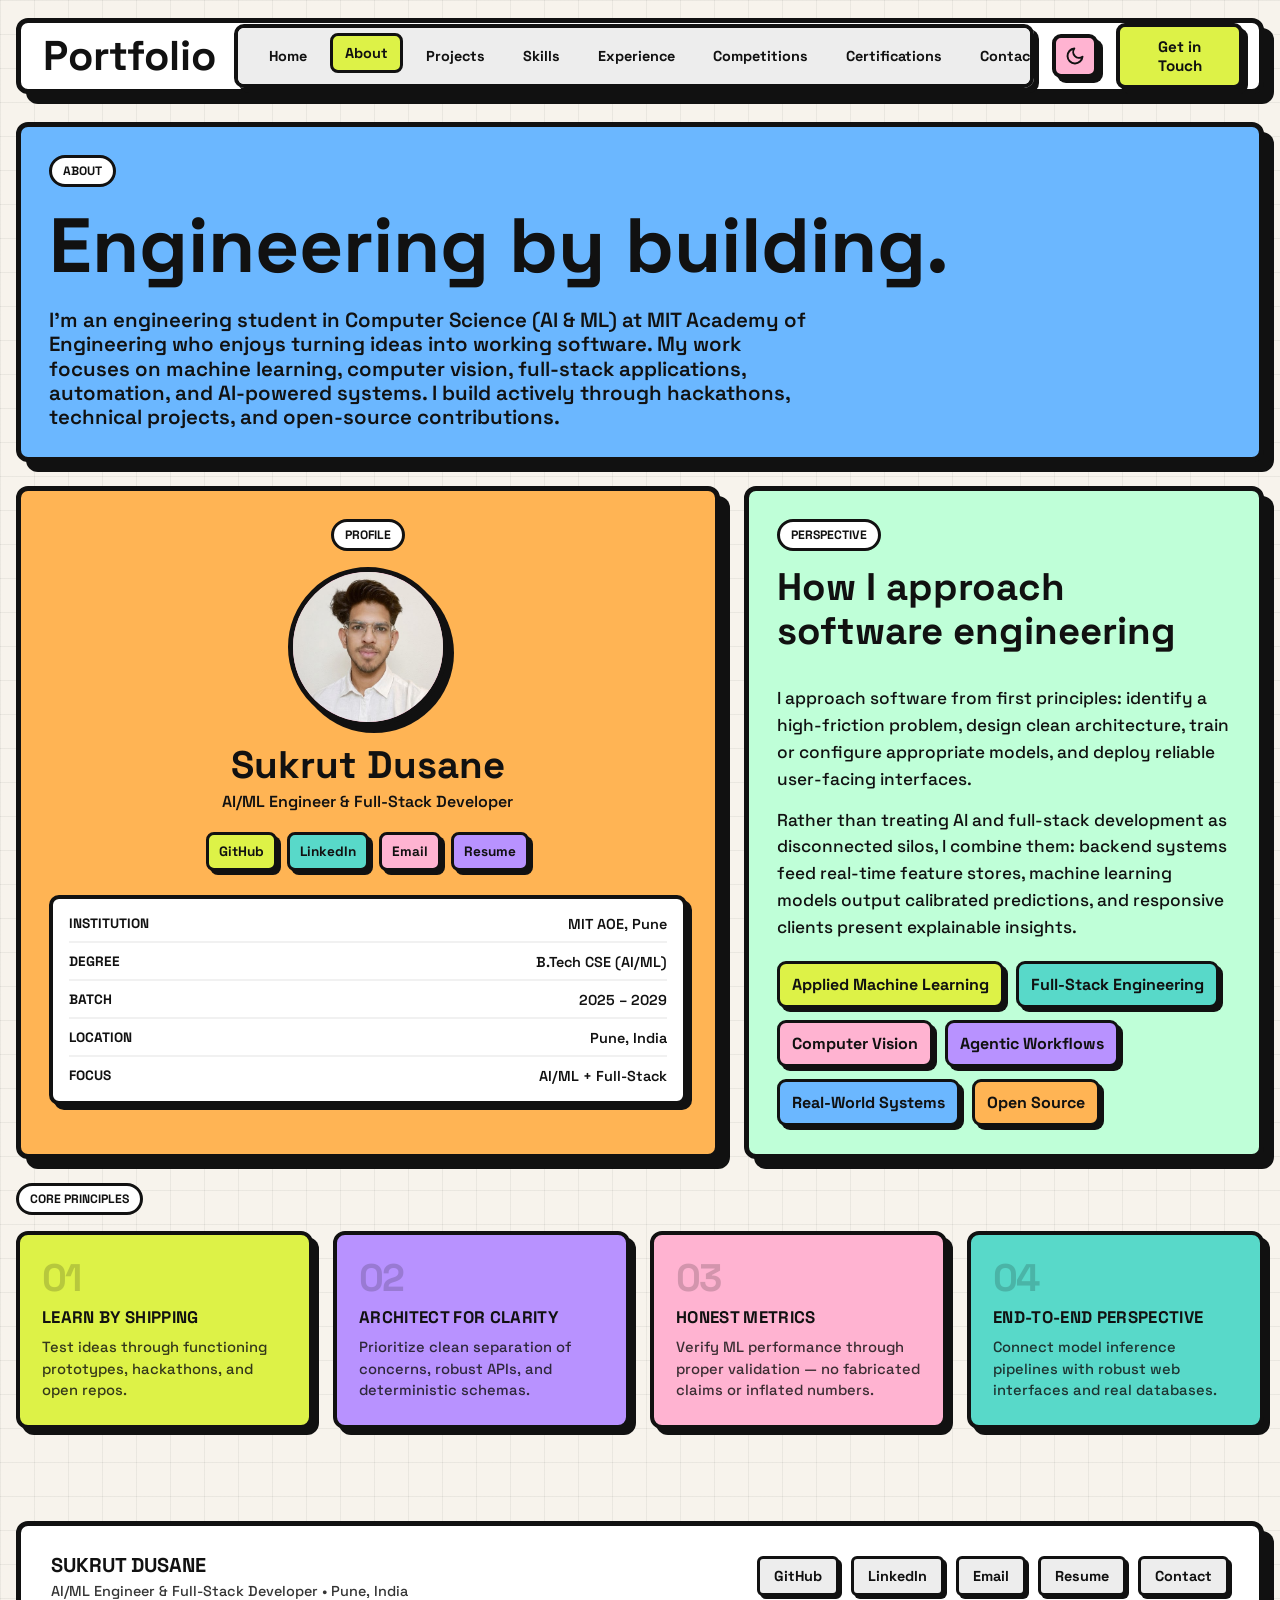
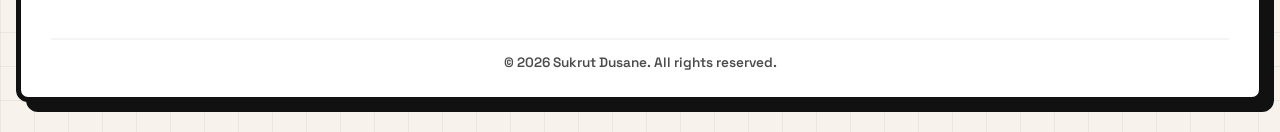
==== commit 4e92581a: "feat(nav): add Skills navigation tab between Projects and Experience across all pages" ====
--- a/about.html
+++ b/about.html
@@ -30,6 +30,7 @@
       <a href="index.html" data-nav="home">Home</a>
       <a href="about.html" data-nav="about">About</a>
       <a href="projects.html" data-nav="projects">Projects</a>
+      <a href="skills.html" data-nav="skills">Skills</a>
       <a href="qualifications.html" data-nav="experience">Experience</a>
       <a href="participations.html" data-nav="achievements">Competitions</a>
       <a href="certifications.html" data-nav="certifications">Certifications</a>
--- a/style.css
+++ b/style.css
@@ -205,16 +205,27 @@
 }
 
 .theme-toggle {
+  display: inline-flex;
+  align-items: center;
+  justify-content: center;
   width: 48px;
   min-height: 44px;
   border: 4px solid var(--black);
   border-radius: 9px;
   background: var(--pink);
   box-shadow: 5px 5px 0 var(--black);
+  color: var(--black);
   font-size: 1.05rem;
   font-weight: 700;
   cursor: pointer;
   transition: transform 180ms ease, box-shadow 180ms ease, background 180ms ease;
+}
+
+.theme-toggle svg {
+  width: 20px;
+  height: 20px;
+  stroke: currentColor;
+  display: block;
 }
 
 .dashboard {
@@ -256,6 +267,12 @@
   min-height: auto;
   justify-content: flex-start;
   gap: 14px;
+}
+
+.profile-first-grid .profile-hero-card,
+.profile-first-grid .profile-card {
+  opacity: 1;
+  transform: none;
 }
 
 .profile-first-grid .profile-card {
@@ -836,6 +853,212 @@
   background: var(--white);
 }
 
+/* ==========================================================================
+   Beyond the Stack Section (Profile Card - Constrained White Space)
+   ========================================================================== */
+
+.beyond-stack-section {
+  width: 100%;
+  margin-top: 10px;
+  display: flex;
+  flex-direction: column;
+  gap: 6px;
+  text-align: left;
+}
+
+.beyond-stack-header {
+  display: flex;
+  align-items: center;
+  justify-content: flex-start;
+}
+
+.beyond-mini-badge {
+  display: inline-flex;
+  align-items: center;
+  padding: 3px 8px;
+  border: 2px solid var(--black);
+  border-radius: 999px;
+  background: var(--white);
+  font-size: 0.68rem;
+  font-weight: 800;
+  text-transform: uppercase;
+  letter-spacing: 0.06em;
+  color: var(--black);
+  box-shadow: 2px 2px 0 var(--black);
+}
+
+.beyond-stack-grid {
+  display: grid;
+  grid-template-columns: repeat(2, minmax(0, 1fr));
+  gap: 6px;
+  width: 100%;
+}
+
+.beyond-card {
+  position: relative;
+  background: var(--white);
+  border: 2px solid var(--black);
+  border-radius: 8px;
+  box-shadow: 2.5px 2.5px 0 var(--black);
+  padding: 6px 8px;
+  display: flex;
+  flex-direction: column;
+  justify-content: center;
+  gap: 2px;
+  overflow: hidden;
+  transition: transform 160ms ease, box-shadow 160ms ease;
+  text-align: left;
+}
+
+.beyond-card:hover {
+  transform: translateY(-2px);
+  box-shadow: 3.5px 3.5px 0 var(--black);
+}
+
+.beyond-card:hover .beyond-icon-badge {
+  transform: scale(1.08);
+}
+
+.beyond-accent-cyan {
+  border-left: 4px solid var(--cyan);
+}
+
+.beyond-accent-pink {
+  border-left: 4px solid var(--pink);
+}
+
+.beyond-accent-lime {
+  border-left: 4px solid var(--lime);
+}
+
+.beyond-accent-purple {
+  border-left: 4px solid var(--purple);
+}
+
+.beyond-card-header {
+  display: flex;
+  align-items: center;
+  gap: 6px;
+}
+
+.beyond-icon-badge {
+  flex-shrink: 0;
+  width: 20px;
+  height: 20px;
+  display: inline-flex;
+  align-items: center;
+  justify-content: center;
+  border: 1.5px solid var(--black);
+  border-radius: 4px;
+  box-shadow: 1px 1px 0 var(--black);
+  transition: transform 160ms ease;
+  color: #111111;
+}
+
+.beyond-accent-cyan .beyond-icon-badge {
+  background: var(--cyan);
+}
+
+.beyond-accent-pink .beyond-icon-badge {
+  background: var(--pink);
+}
+
+.beyond-accent-lime .beyond-icon-badge {
+  background: var(--lime);
+}
+
+.beyond-accent-purple .beyond-icon-badge {
+  background: var(--purple);
+}
+
+body.dark .beyond-icon-badge {
+  color: #111111 !important;
+}
+
+.beyond-card-title {
+  font-size: 0.72rem;
+  font-weight: 800;
+  text-transform: uppercase;
+  letter-spacing: 0.03em;
+  margin: 0;
+  line-height: 1.15;
+  color: var(--black);
+}
+
+.beyond-card-sub {
+  font-size: 0.65rem;
+  line-height: 1.2;
+  color: var(--black);
+  opacity: 0.8;
+  font-weight: 600;
+  letter-spacing: 0.02em;
+  padding-left: 26px;
+}
+
+/* Dark mode overrides */
+body.dark .profile-card {
+  background: var(--white);
+  border-color: var(--black);
+}
+
+body.dark .profile-name,
+body.dark .profile-tag {
+  color: var(--black);
+}
+
+body.dark .beyond-mini-badge {
+  background: var(--white);
+  border-color: var(--black);
+  color: var(--black);
+  box-shadow: 2px 2px 0 var(--black);
+}
+
+body.dark .beyond-card {
+  background: var(--white);
+  border-color: var(--black);
+  box-shadow: 2.5px 2.5px 0 var(--black);
+}
+
+body.dark .beyond-card:hover {
+  box-shadow: 3.5px 3.5px 0 var(--black);
+}
+
+body.dark .beyond-card-title,
+body.dark .beyond-card-sub {
+  color: var(--black);
+}
+
+@media (max-width: 480px) {
+  .beyond-stack-grid {
+    grid-template-columns: 1fr;
+  }
+}
+
+@media (prefers-reduced-motion: reduce) {
+  .beyond-card,
+  .beyond-card:hover,
+  .beyond-card:hover .beyond-icon-badge {
+    transform: none !important;
+    transition: none !important;
+  }
+}
+
+@media (max-width: 520px) {
+  .beyond-stack-grid {
+    grid-template-columns: 1fr;
+  }
+}
+
+@media (prefers-reduced-motion: reduce) {
+  .beyond-card,
+  .beyond-card:hover,
+  .beyond-card:hover .beyond-icon-badge {
+    transform: none !important;
+    transition: none !important;
+  }
+}
+
+
 .hero-strip {
   display: flex;
   flex-wrap: wrap;
@@ -1647,12 +1870,17 @@
   }
 
   .profile-first-grid .profile-hero-card {
+    grid-column: 1 / -1;
+    grid-row: auto;
     min-height: auto;
   }
 
+  .profile-first-grid .profile-card,
   .dynamic-profile {
-    grid-column: auto;
+    grid-column: 1 / -1;
     grid-row: auto;
+    height: auto;
+    min-height: auto;
   }
 
   .dashboard {
@@ -1757,6 +1985,7 @@
   }
 
   .profile-first-grid .profile-card {
+    height: auto;
     min-height: auto;
   }
 
@@ -1901,6 +2130,9 @@
 }
 
 .comp-badge {
+  display: inline-flex;
+  align-items: center;
+  gap: 5px;
   font-size: 0.72rem;
   font-weight: 700;
   text-transform: uppercase;
@@ -1910,6 +2142,13 @@
   border-radius: 5px;
   box-shadow: 2px 2px 0 var(--black);
   white-space: nowrap;
+}
+
+.comp-badge svg {
+  width: 13px;
+  height: 13px;
+  stroke: currentColor;
+  flex-shrink: 0;
 }
 
 .comp-badge.win-badge {
@@ -2398,73 +2637,192 @@
 }
 
 /* ==========================================================================
-   Experience Timeline & Cards
+   Experience Grid & Interactive Cards (2-Column Based)
    ========================================================================== */
 
-.experience-timeline {
+.experience-section {
+  margin: 32px 0 40px;
+}
+
+.section-title-wrap {
+  display: flex;
+  justify-content: space-between;
+  align-items: center;
+  flex-wrap: wrap;
+  gap: 14px;
+  margin-bottom: 24px;
+}
+
+.section-title-wrap .section-headline {
+  margin: 0;
+  display: flex;
+  align-items: center;
+  gap: 14px;
+}
+
+/* Neo-Brutalist Themed Icon Badges */
+.theme-icon-badge {
+  display: inline-flex;
+  align-items: center;
+  justify-content: center;
+  width: 44px;
+  height: 44px;
+  border: 3px solid var(--black);
+  border-radius: 10px;
+  box-shadow: 3px 3px 0 var(--black);
+  font-size: 1.35rem;
+  flex-shrink: 0;
+  transition: transform 160ms ease, box-shadow 160ms ease;
+}
+
+.theme-icon-badge svg {
+  width: 22px;
+  height: 22px;
+  stroke: currentColor;
+  display: block;
+}
+
+.theme-icon-badge:hover {
+  transform: rotate(-6deg) scale(1.08);
+}
+
+.theme-icon-badge.bg-lime {
+  background: var(--lime);
+  color: #111111;
+}
+
+.theme-icon-badge.bg-cyan {
+  background: var(--cyan);
+  color: #111111;
+}
+
+.theme-icon-badge.bg-pink {
+  background: var(--pink);
+  color: #111111;
+}
+
+.theme-icon-badge.bg-purple {
+  background: var(--purple);
+  color: #111111;
+}
+
+.section-badge-pill {
+  display: inline-flex;
+  align-items: center;
+  padding: 6px 14px;
+  font-size: 0.82rem;
+  font-weight: 700;
+  text-transform: uppercase;
+  letter-spacing: 0.5px;
+  border: 2px solid var(--black);
+  border-radius: 8px;
+  background: var(--white);
+  box-shadow: 2px 2px 0 var(--black);
+  color: var(--black);
+}
+
+/* 2-Column Experience Grid */
+.experience-grid {
   display: grid;
-  gap: 20px;
-  margin: 24px 0 36px;
+  grid-template-columns: repeat(2, minmax(0, 1fr));
+  gap: 24px;
+  margin: 0 0 36px;
 }
 
 .experience-card {
+  display: flex;
+  flex-direction: column;
+  justify-content: space-between;
   border: var(--border);
   border-radius: var(--radius);
   background: var(--white);
-  padding: 22px;
+  padding: 24px;
   box-shadow: var(--shadow);
-  transition: transform 180ms ease, box-shadow 180ms ease;
-}
-
-.experience-card:hover {
-  transform: translate(-3px, -3px);
+  transition: transform 180ms ease, box-shadow 180ms ease, border-color 180ms ease;
+  cursor: pointer;
+  position: relative;
+  outline: none;
+  text-align: left;
+}
+
+.experience-card:hover,
+.experience-card:focus-visible {
+  transform: translate(-4px, -4px);
   box-shadow: var(--shadow-hover);
 }
 
-.experience-header {
-  display: flex;
+.experience-card:focus-visible {
+  outline: 3px solid var(--black);
+  outline-offset: 4px;
+}
+
+.experience-card.span-2 {
+  grid-column: span 2;
+}
+
+.experience-card-top {
+  display: flex;
+  flex-direction: column;
+  gap: 12px;
+}
+
+.role-badge-row {
+  display: flex;
+  align-items: center;
   justify-content: space-between;
-  align-items: flex-start;
   gap: 12px;
   flex-wrap: wrap;
-  margin-bottom: 12px;
-  padding-bottom: 12px;
-  border-bottom: 3px solid var(--grid-line);
-}
-
-.experience-role {
-  font-size: 1.35rem;
-  font-weight: 700;
-  margin: 0;
-}
-
-.experience-org {
-  font-size: 1.02rem;
-  font-weight: 600;
-  color: var(--black);
-  margin-top: 4px;
-}
-
-.experience-date {
+}
+
+.role-meta-group {
+  display: flex;
+  align-items: center;
+  gap: 8px;
+  flex-wrap: wrap;
+}
+
+.experience-badge {
   display: inline-flex;
   align-items: center;
   padding: 5px 12px;
-  font-size: 0.82rem;
-  font-weight: 700;
+  font-size: 0.78rem;
+  font-weight: 700;
+  text-transform: uppercase;
+  letter-spacing: 0.4px;
   border: 2px solid var(--black);
   border-radius: 6px;
-  background: var(--lime);
   box-shadow: 2px 2px 0 var(--black);
+  color: #111111;
   white-space: nowrap;
 }
 
-.experience-bullets {
-  margin: 12px 0 0;
-  padding-left: 20px;
-  display: grid;
-  gap: 8px;
-  font-size: 0.94rem;
-  line-height: 1.45;
+.experience-year-tag {
+  font-size: 0.82rem;
+  font-weight: 700;
+  color: var(--black);
+  opacity: 0.85;
+}
+
+.experience-role {
+  font-size: clamp(1.25rem, 2vw, 1.45rem);
+  font-weight: 700;
+  margin: 0;
+  line-height: 1.25;
+}
+
+.experience-org {
+  font-size: 0.98rem;
+  font-weight: 600;
+  color: var(--black);
+  opacity: 0.9;
+  margin-top: 4px;
+}
+
+.experience-preview-desc {
+  font-size: 0.92rem;
+  line-height: 1.5;
+  color: var(--black);
+  margin: 8px 0 0;
 }
 
 .experience-tags {
@@ -2472,6 +2830,178 @@
   flex-wrap: wrap;
   gap: 6px;
   margin-top: 14px;
+}
+
+.experience-card-cta {
+  display: flex;
+  align-items: center;
+  justify-content: space-between;
+  margin-top: 20px;
+  padding-top: 14px;
+  border-top: 2px dashed var(--grid-line);
+  font-size: 0.86rem;
+  font-weight: 700;
+  color: var(--black);
+}
+
+.experience-card-cta .cta-prompt {
+  display: inline-flex;
+  align-items: center;
+  gap: 6px;
+}
+
+.experience-card-cta .cta-arrow {
+  display: inline-flex;
+  align-items: center;
+  justify-content: center;
+  width: 26px;
+  height: 26px;
+  border: 2px solid var(--black);
+  border-radius: 6px;
+  background: var(--gray);
+  box-shadow: 1.5px 1.5px 0 var(--black);
+  transition: transform 160ms ease, background 160ms ease;
+}
+
+.experience-card:hover .experience-card-cta .cta-arrow {
+  transform: translate(2px, -2px);
+  background: var(--lime);
+}
+
+/* ==========================================================================
+   Experience / Internship Modal Panel
+   ========================================================================== */
+
+.exp-modal-panel {
+  max-width: 760px;
+  max-height: 88vh;
+  overflow-y: auto;
+  text-align: left;
+}
+
+.exp-modal-header {
+  border-bottom: 3px solid var(--black);
+  padding-bottom: 16px;
+  margin-bottom: 20px;
+}
+
+.exp-modal-header-top {
+  display: flex;
+  align-items: center;
+  justify-content: space-between;
+  gap: 12px;
+  flex-wrap: wrap;
+  margin-bottom: 14px;
+}
+
+.exp-modal-badges {
+  display: flex;
+  align-items: center;
+  gap: 8px;
+  flex-wrap: wrap;
+}
+
+.exp-modal-title {
+  font-size: clamp(1.6rem, 3.2vw, 2.3rem);
+  font-weight: 700;
+  margin: 0 0 6px;
+  line-height: 1.15;
+}
+
+.exp-modal-org {
+  font-size: 1.05rem;
+  font-weight: 600;
+  color: var(--black);
+}
+
+.exp-modal-mode {
+  font-size: 0.86rem;
+  font-weight: 700;
+  text-transform: uppercase;
+  letter-spacing: 0.5px;
+  margin-top: 6px;
+  opacity: 0.75;
+}
+
+.exp-modal-section {
+  margin: 18px 0;
+  padding: 18px;
+  border: 3px solid var(--black);
+  border-radius: 10px;
+  background: var(--gray);
+}
+
+.exp-modal-section h4 {
+  font-size: 0.88rem;
+  font-weight: 700;
+  text-transform: uppercase;
+  letter-spacing: 0.5px;
+  margin: 0 0 10px;
+  color: var(--black);
+}
+
+.exp-modal-section p {
+  margin: 0;
+  font-size: 0.95rem;
+  line-height: 1.55;
+}
+
+.exp-modal-list {
+  margin: 0;
+  padding: 0;
+  list-style: none;
+  display: grid;
+  gap: 10px;
+}
+
+.exp-modal-list li {
+  position: relative;
+  padding-left: 26px;
+  font-size: 0.94rem;
+  line-height: 1.5;
+}
+
+.exp-modal-list li::before {
+  content: "✔";
+  position: absolute;
+  left: 0;
+  top: 1px;
+  font-weight: 900;
+  font-size: 0.85rem;
+  color: var(--black);
+}
+
+.exp-competencies-grid {
+  display: flex;
+  flex-wrap: wrap;
+  gap: 8px;
+}
+
+.competency-pill {
+  display: inline-flex;
+  align-items: center;
+  gap: 6px;
+  padding: 5px 12px;
+  font-size: 0.82rem;
+  font-weight: 700;
+  border: 2px solid var(--black);
+  border-radius: 6px;
+  background: var(--white);
+  box-shadow: 2px 2px 0 var(--black);
+  color: var(--black);
+}
+
+.competency-pill svg {
+  flex-shrink: 0;
+  stroke: currentColor;
+}
+
+.exp-modal-footer {
+  margin-top: 24px;
+  padding-top: 18px;
+  border-top: 3px solid var(--black);
+  display: flex;
+  justify-content: flex-end;
 }
 
 /* ==========================================================================
@@ -2539,11 +3069,25 @@
     width: 95%;
   }
 
+  .experience-grid {
+    grid-template-columns: 1fr;
+    gap: 16px;
+  }
+
+  .experience-card.span-2 {
+    grid-column: span 1;
+  }
+
   .experience-card {
-    padding: 16px;
-  }
-
-  .experience-header {
+    padding: 18px 16px;
+  }
+
+  .exp-modal-panel {
+    padding: 20px 16px;
+    width: 95%;
+  }
+
+  .section-title-wrap {
     flex-direction: column;
     align-items: flex-start;
   }
@@ -3270,3 +3814,411 @@
   opacity: 0.6;
 }
 
+/* ==========================================================================
+   Projects Page — 4-Column KPI Card Grid System
+   ========================================================================== */
+
+/* Section wrapper */
+.projects-kpi-section {
+  width: min(calc(100% - 32px), var(--max-width));
+  margin: 0 auto 60px;
+}
+
+/* Section headings for Featured / Engineering Projects groups */
+.proj-section-label {
+  display: flex;
+  align-items: center;
+  gap: 10px;
+  margin: 0 0 20px;
+  font-size: 0.8rem;
+  font-weight: 700;
+  text-transform: uppercase;
+  letter-spacing: 1px;
+  color: var(--black);
+  opacity: 0.7;
+}
+
+.proj-section-label::after {
+  content: "";
+  flex: 1;
+  height: 2px;
+  background: var(--grid-line);
+  border-radius: 2px;
+}
+
+/* Featured group — 3 columns desktop, spacious */
+.proj-featured-grid {
+  display: grid;
+  grid-template-columns: repeat(3, minmax(0, 1fr));
+  gap: 20px;
+  margin-bottom: 48px;
+}
+
+/* Engineering (remaining) group — 4 columns desktop, compact */
+.proj-engineering-grid {
+  display: grid;
+  grid-template-columns: repeat(4, minmax(0, 1fr));
+  gap: 18px;
+}
+
+/* ── Base KPI Card ── */
+.proj-kpi-card {
+  display: flex;
+  flex-direction: column;
+  background: var(--white);
+  border: 3px solid var(--black);
+  border-radius: 10px;
+  box-shadow: 5px 5px 0 var(--black);
+  padding: 20px;
+  transition: transform 160ms ease, box-shadow 160ms ease;
+  cursor: default;
+  min-height: 0;
+}
+
+.proj-kpi-card:hover {
+  transform: translate(-3px, -3px);
+  box-shadow: 8px 8px 0 var(--black);
+}
+
+/* Featured card — slightly more prominent */
+.proj-kpi-card.featured {
+  border-width: 4px;
+  box-shadow: 6px 6px 0 var(--black);
+  padding: 22px;
+}
+
+.proj-kpi-card.featured:hover {
+  transform: translate(-4px, -4px);
+  box-shadow: 10px 10px 0 var(--black);
+}
+
+/* ── Card Top Row: number + icon ── */
+.proj-kpi-top {
+  display: flex;
+  align-items: flex-start;
+  justify-content: space-between;
+  margin-bottom: 14px;
+}
+
+.proj-kpi-num {
+  font-size: 0.75rem;
+  font-weight: 700;
+  font-variant-numeric: tabular-nums;
+  color: var(--black);
+  opacity: 0.45;
+  letter-spacing: 0.5px;
+}
+
+.proj-kpi-icon {
+  display: flex;
+  align-items: center;
+  justify-content: center;
+  width: 36px;
+  height: 36px;
+  border-radius: 8px;
+  border: 2px solid var(--black);
+  flex-shrink: 0;
+  box-shadow: 2px 2px 0 var(--black);
+}
+
+.proj-kpi-card.featured .proj-kpi-icon {
+  width: 40px;
+  height: 40px;
+  border-radius: 9px;
+}
+
+.proj-kpi-icon svg {
+  width: 18px;
+  height: 18px;
+  stroke: var(--black);
+  fill: none;
+  stroke-width: 2;
+  stroke-linecap: round;
+  stroke-linejoin: round;
+  flex-shrink: 0;
+}
+
+.proj-kpi-card.featured .proj-kpi-icon svg {
+  width: 20px;
+  height: 20px;
+}
+
+/* ── Card Body ── */
+.proj-kpi-body {
+  flex: 1;
+  display: flex;
+  flex-direction: column;
+  gap: 6px;
+  margin-bottom: 14px;
+}
+
+.proj-kpi-category {
+  font-size: 0.7rem;
+  font-weight: 700;
+  text-transform: uppercase;
+  letter-spacing: 0.6px;
+  color: var(--black);
+  opacity: 0.55;
+  line-height: 1;
+}
+
+.proj-kpi-title {
+  font-size: 1.05rem;
+  font-weight: 700;
+  margin: 0;
+  line-height: 1.2;
+  color: var(--black);
+  text-transform: none;
+}
+
+.proj-kpi-card.featured .proj-kpi-title {
+  font-size: 1.2rem;
+}
+
+.proj-kpi-tagline {
+  font-size: 0.84rem;
+  line-height: 1.45;
+  margin: 4px 0 0;
+  color: var(--black);
+  opacity: 0.8;
+  flex: 1;
+}
+
+/* ── Tech Tag Stack ── */
+.proj-kpi-stack {
+  display: flex;
+  flex-wrap: wrap;
+  gap: 5px;
+  margin-top: 10px;
+}
+
+.proj-kpi-tech {
+  font-size: 0.7rem;
+  font-weight: 700;
+  padding: 2px 7px;
+  border: 1.5px solid var(--black);
+  border-radius: 4px;
+  background: var(--gray);
+  color: var(--black);
+  white-space: nowrap;
+}
+
+/* ── Card Actions ── */
+.proj-kpi-actions {
+  display: flex;
+  gap: 8px;
+  flex-wrap: wrap;
+  padding-top: 12px;
+  border-top: 2px solid var(--grid-line);
+  margin-top: auto;
+}
+
+.proj-kpi-github {
+  display: inline-flex;
+  align-items: center;
+  gap: 5px;
+  padding: 6px 12px;
+  font-size: 0.78rem;
+  font-weight: 700;
+  background: var(--black);
+  color: var(--white);
+  border: 2px solid var(--black);
+  border-radius: 6px;
+  box-shadow: 2px 2px 0 var(--black);
+  text-decoration: none;
+  transition: transform 130ms ease, box-shadow 130ms ease;
+  white-space: nowrap;
+}
+
+.proj-kpi-github:hover,
+.proj-kpi-github:focus-visible {
+  transform: translate(-2px, -2px);
+  box-shadow: 4px 4px 0 var(--black);
+  outline: none;
+}
+
+.proj-kpi-github svg {
+  width: 13px;
+  height: 13px;
+  stroke: currentColor;
+  fill: none;
+  flex-shrink: 0;
+}
+
+.proj-kpi-live {
+  display: inline-flex;
+  align-items: center;
+  gap: 5px;
+  padding: 6px 12px;
+  font-size: 0.78rem;
+  font-weight: 700;
+  background: var(--lime);
+  color: var(--black);
+  border: 2px solid var(--black);
+  border-radius: 6px;
+  box-shadow: 2px 2px 0 var(--black);
+  text-decoration: none;
+  transition: transform 130ms ease, box-shadow 130ms ease;
+  white-space: nowrap;
+}
+
+.proj-kpi-live:hover,
+.proj-kpi-live:focus-visible {
+  transform: translate(-2px, -2px);
+  box-shadow: 4px 4px 0 var(--black);
+  outline: none;
+}
+
+.proj-kpi-casestudy {
+  display: inline-flex;
+  align-items: center;
+  gap: 5px;
+  padding: 6px 12px;
+  font-size: 0.78rem;
+  font-weight: 700;
+  background: var(--white);
+  color: var(--black);
+  border: 2px solid var(--black);
+  border-radius: 6px;
+  box-shadow: 2px 2px 0 var(--black);
+  cursor: pointer;
+  font-family: inherit;
+  transition: transform 130ms ease, box-shadow 130ms ease, background 130ms ease;
+  white-space: nowrap;
+}
+
+.proj-kpi-casestudy:hover,
+.proj-kpi-casestudy:focus-visible {
+  transform: translate(-2px, -2px);
+  box-shadow: 4px 4px 0 var(--black);
+  background: var(--lime);
+  outline: none;
+}
+
+/* ── Projects Page Hero — make compact ── */
+.project-page-hero .panel-label {
+  margin-bottom: 8px;
+}
+
+.project-page-hero h1 {
+  font-size: clamp(2.8rem, 7vw, 5.5rem);
+  line-height: 0.9;
+  margin-bottom: 12px;
+}
+
+.project-page-hero p {
+  font-size: 0.98rem;
+  line-height: 1.55;
+  max-width: 640px;
+  margin-top: 12px;
+  opacity: 0.85;
+}
+
+/* ── Responsive: Tablet ── */
+@media (max-width: 1099px) {
+  .proj-featured-grid {
+    grid-template-columns: repeat(2, minmax(0, 1fr));
+  }
+
+  .proj-engineering-grid {
+    grid-template-columns: repeat(2, minmax(0, 1fr));
+  }
+}
+
+@media (max-width: 767px) {
+  .proj-featured-grid {
+    grid-template-columns: 1fr;
+    gap: 16px;
+    margin-bottom: 32px;
+  }
+
+  .proj-engineering-grid {
+    grid-template-columns: 1fr;
+    gap: 14px;
+  }
+
+  .proj-kpi-card {
+    padding: 16px;
+  }
+
+  .proj-kpi-card.featured {
+    padding: 18px;
+  }
+
+  .proj-kpi-title {
+    font-size: 1rem;
+  }
+
+  .proj-kpi-card.featured .proj-kpi-title {
+    font-size: 1.1rem;
+  }
+}
+
+@media (max-width: 480px) {
+  .proj-kpi-actions {
+    flex-direction: column;
+  }
+
+  .proj-kpi-github,
+  .proj-kpi-live,
+  .proj-kpi-casestudy {
+    width: 100%;
+    justify-content: center;
+  }
+}
+
+/* ── Dark mode support ── */
+body.dark .proj-kpi-card {
+  background: #1e1e1e;
+  border-color: #000000;
+}
+
+body.dark .proj-kpi-tech {
+  background: #2a2a2a;
+}
+
+body.dark .proj-kpi-github {
+  background: var(--black);
+  color: #111111;
+}
+
+body.dark .experience-card {
+  background: #1e1e1e;
+  border-color: #000000;
+}
+
+body.dark .section-badge-pill {
+  background: #2a2a2a;
+  color: var(--black);
+  border-color: #000000;
+}
+
+body.dark .competency-pill {
+  background: #2a2a2a;
+  color: var(--black);
+  border-color: #000000;
+}
+
+body.dark .exp-modal-section {
+  background: #242424;
+  border-color: #000000;
+}
+
+body.dark .experience-card-cta .cta-arrow {
+  background: #2a2a2a;
+  color: var(--black);
+  border-color: #000000;
+}
+
+body.dark .theme-icon-badge.bg-lime,
+body.dark .theme-icon-badge.bg-cyan,
+body.dark .theme-icon-badge.bg-pink,
+body.dark .theme-icon-badge.bg-purple {
+  color: #111111;
+}
+
+body.dark .experience-badge {
+  color: #111111;
+}
+
+
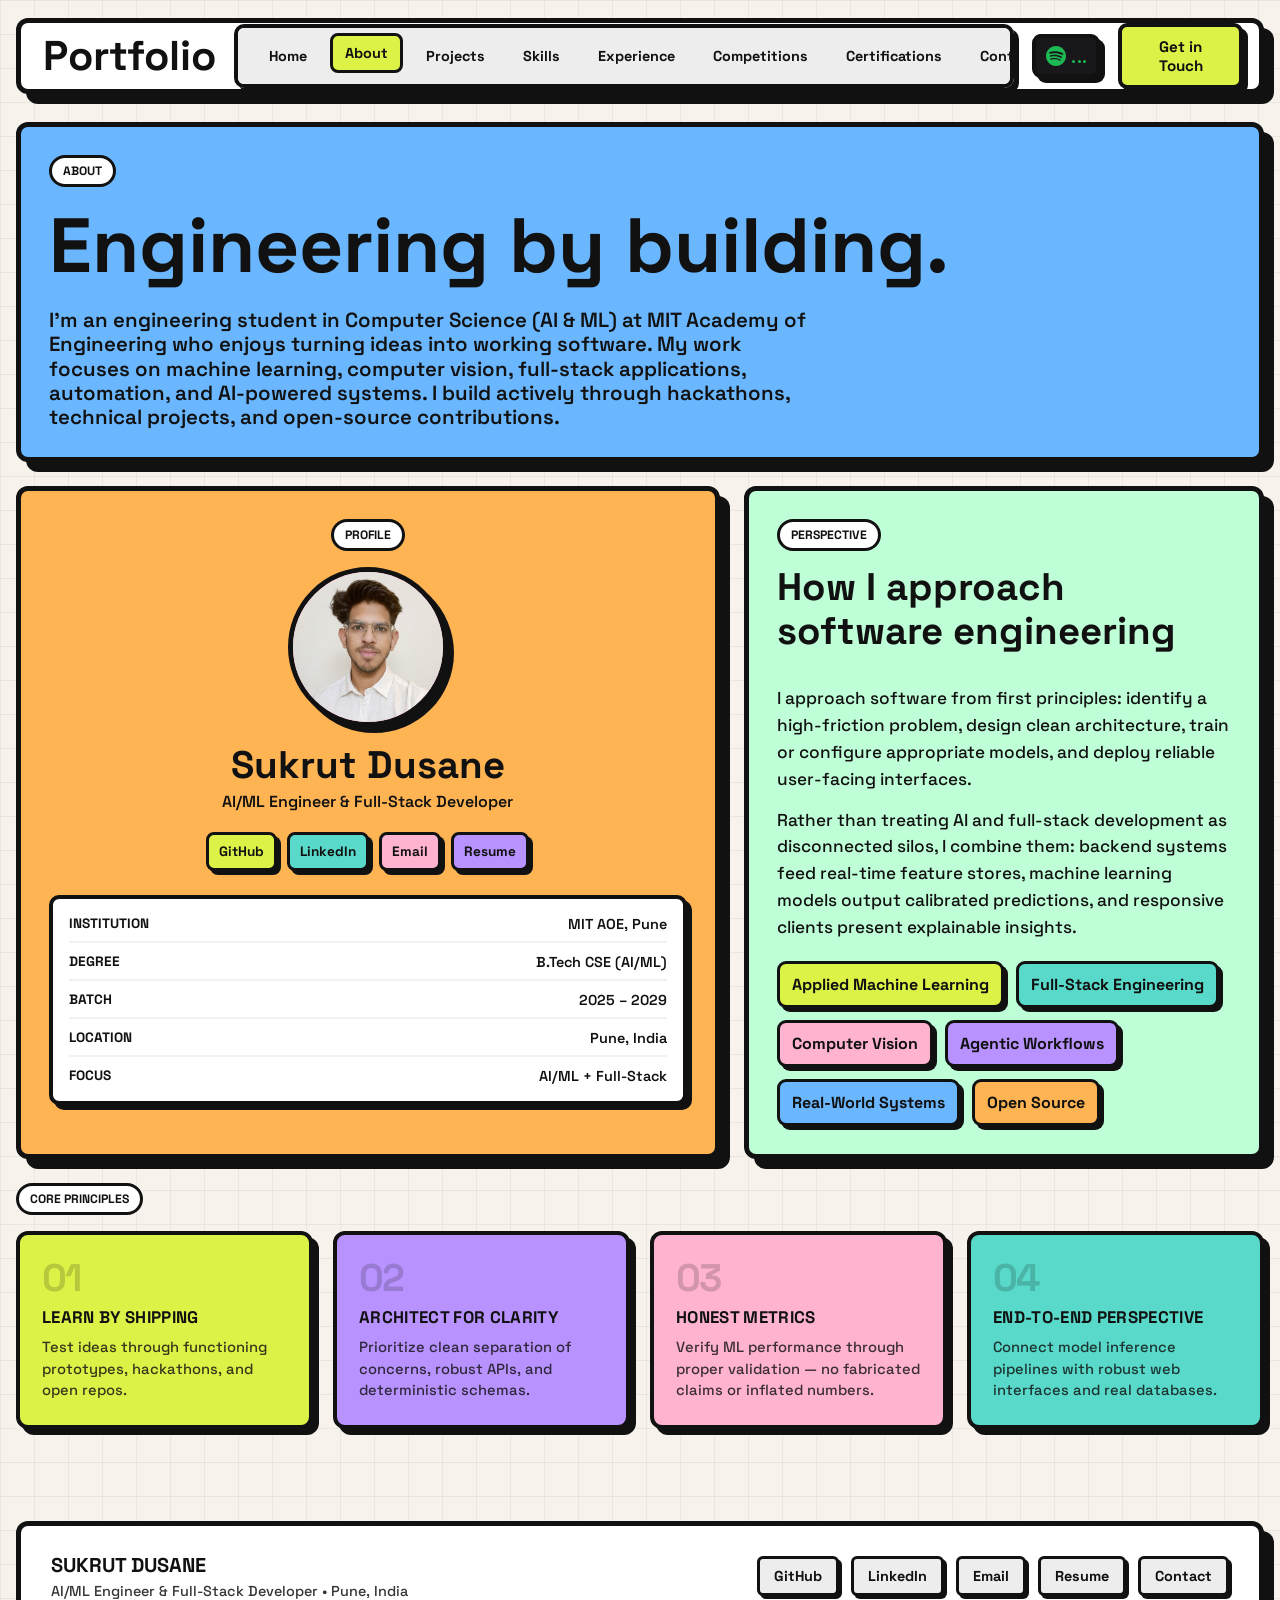
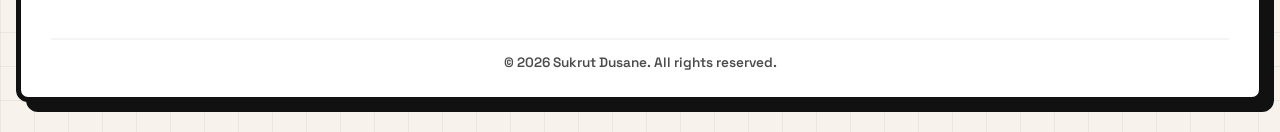
==== commit cdeaa0b7: "feat: embed static Spotify island button in navbars, bust caches, and expand skills to 74" ====
--- a/about.html
+++ b/about.html
@@ -20,7 +20,7 @@
   <link href="https://fonts.googleapis.com/css2?family=Space+Grotesk:wght@400;500;600;700&display=swap" rel="stylesheet" />
   <link rel="icon" type="image/svg+xml" href="favicon.svg?v=3" />
   <link rel="icon" type="image/png" href="favicon.png?v=3" />
-  <link rel="stylesheet" href="style.css" />
+  <link rel="stylesheet" href="style.css?v=2.0" />
 </head>
 
 <body data-page="about">
@@ -36,6 +36,18 @@
       <a href="certifications.html" data-nav="certifications">Certifications</a>
       <a href="contact.html" data-nav="contact">Contact</a>
     </nav>
+    <button class="spotify-nav-btn" id="spotify-nav-btn" type="button" aria-label="Spotify listening status" aria-expanded="false" aria-haspopup="dialog" title="Spotify Listening Status">
+      <span class="spotify-nav-icon" aria-hidden="true">
+        <svg width="20" height="20" viewBox="0 0 24 24" fill="currentColor">
+          <path d="M12 0C5.373 0 0 5.373 0 12s5.373 12 12 12 12-5.373 12-12S18.627 0 12 0zm5.52 17.305c-.217.355-.677.47-1.032.253-2.827-1.728-6.386-2.119-10.578-1.162-.405.093-.812-.162-.905-.568-.093-.406.162-.813.568-.906 4.587-1.049 8.528-.606 11.694 1.35.355.217.47.678.253 1.033zm1.474-3.277c-.273.444-.855.588-1.299.315-3.236-1.99-8.169-2.564-11.996-1.401-.5.152-1.03-.133-1.182-.633-.152-.5.133-1.03.633-1.182 4.38-1.33 9.807-.69 13.53 1.602.443.273.587.855.314 1.299zm.126-3.41c-3.88-2.304-10.28-2.516-13.99-1.39-.596.18-1.229-.16-1.41-.756-.18-.596.16-1.229.756-1.41 4.267-1.296 11.333-1.045 15.807 1.61.536.318.712 1.01.394 1.546-.318.536-1.01.712-1.547.394z"/>
+        </svg>
+      </span>
+      <span class="spotify-eq-bars" aria-hidden="true">
+        <span class="eq-bar bar-1"></span>
+        <span class="eq-bar bar-2"></span>
+        <span class="eq-bar bar-3"></span>
+      </span>
+    </button>
     <button class="touch-button" type="button" data-open-modal>Get in Touch</button>
   </header>
 
@@ -195,7 +207,7 @@
     </section>
   </div>
 
-  <script src="script.js"></script>
+  <script src="script.js?v=2.0"></script>
 </body>
 
 </html>
--- a/style.css
+++ b/style.css
@@ -199,33 +199,447 @@
 .nav-link:hover,
 .cta-button:hover,
 .ghost-button:hover,
-.theme-toggle:hover {
+.spotify-nav-btn:hover {
   transform: translate(-2px, -2px);
   box-shadow: 8px 8px 0 var(--black);
 }
 
 .theme-toggle {
+  display: none !important;
+  visibility: hidden !important;
+  pointer-events: none !important;
+}
+
+.spotify-nav-btn {
   display: inline-flex;
   align-items: center;
   justify-content: center;
-  width: 48px;
-  min-height: 44px;
+  gap: 6px;
+  min-width: 48px;
+  height: 44px;
+  padding: 0 10px;
   border: 4px solid var(--black);
   border-radius: 9px;
-  background: var(--pink);
+  background: #18181b;
   box-shadow: 5px 5px 0 var(--black);
-  color: var(--black);
-  font-size: 1.05rem;
-  font-weight: 700;
+  color: #1db954;
   cursor: pointer;
   transition: transform 180ms ease, box-shadow 180ms ease, background 180ms ease;
-}
-
-.theme-toggle svg {
+  flex-shrink: 0;
+  position: relative;
+}
+
+.spotify-nav-btn:focus-visible {
+  outline: 3px solid #1db954;
+  outline-offset: 2px;
+}
+
+.spotify-nav-icon {
+  display: inline-flex;
+  align-items: center;
+  justify-content: center;
+  line-height: 0;
+}
+
+.spotify-nav-icon svg {
   width: 20px;
   height: 20px;
-  stroke: currentColor;
+  fill: #1db954;
   display: block;
+}
+
+.spotify-eq-bars {
+  display: inline-flex;
+  align-items: flex-end;
+  gap: 2.5px;
+  height: 14px;
+}
+
+.eq-bar {
+  width: 3px;
+  height: 3px;
+  background: #1db954;
+  border-radius: 2px;
+  transition: height 0.2s ease;
+}
+
+.spotify-nav-btn.is-playing .eq-bar.bar-1 {
+  animation: eqBounce 0.8s ease-in-out infinite alternate;
+}
+.spotify-nav-btn.is-playing .eq-bar.bar-2 {
+  animation: eqBounce 1.1s ease-in-out infinite alternate 0.25s;
+}
+.spotify-nav-btn.is-playing .eq-bar.bar-3 {
+  animation: eqBounce 0.9s ease-in-out infinite alternate 0.5s;
+}
+
+@keyframes eqBounce {
+  0% { height: 3px; }
+  100% { height: 14px; }
+}
+
+@media (prefers-reduced-motion: reduce) {
+  .spotify-nav-btn.is-playing .eq-bar {
+    animation: none !important;
+    height: 9px !important;
+  }
+}
+
+/* ==========================================================================
+   SPOTIFY DYNAMIC ISLAND FLOATING PANEL
+   ========================================================================== */
+.spotify-island-panel {
+  position: fixed;
+  top: 78px;
+  right: 28px;
+  width: 390px;
+  max-width: calc(100vw - 32px);
+  background: #121214;
+  color: #ffffff;
+  border: 4px solid var(--black);
+  border-radius: 18px;
+  box-shadow: 8px 8px 0 var(--black);
+  z-index: 99999;
+  overflow: hidden;
+  opacity: 0;
+  transform: translateY(-10px) scale(0.96);
+  pointer-events: none;
+  transition: opacity 200ms cubic-bezier(0.16, 1, 0.3, 1),
+              transform 200ms cubic-bezier(0.16, 1, 0.3, 1);
+}
+
+.spotify-island-panel.active {
+  opacity: 1;
+  transform: translateY(0) scale(1);
+  pointer-events: auto;
+}
+
+.spotify-island-header {
+  display: flex;
+  align-items: center;
+  justify-content: space-between;
+  padding: 12px 16px;
+  background: #18181b;
+  border-bottom: 2.5px solid var(--black);
+}
+
+.spotify-header-left {
+  display: flex;
+  align-items: center;
+  gap: 8px;
+}
+
+.spotify-green-icon {
+  fill: #1db954;
+  flex-shrink: 0;
+}
+
+.spotify-badge {
+  font-size: 0.75rem;
+  font-weight: 800;
+  text-transform: uppercase;
+  letter-spacing: 0.04em;
+  padding: 3px 9px;
+  border-radius: 999px;
+  border: 1.5px solid var(--black);
+  line-height: 1.2;
+}
+
+.spotify-badge.badge-playing {
+  background: #1db954;
+  color: #000;
+}
+
+.spotify-badge.badge-paused {
+  background: var(--yellow);
+  color: #000;
+}
+
+.spotify-badge.badge-idle {
+  background: #27272a;
+  color: #a1a1aa;
+  border-color: #3f3f46;
+}
+
+.spotify-badge.badge-disconnected {
+  background: var(--pink);
+  color: #000;
+}
+
+.spotify-island-close {
+  display: inline-flex;
+  align-items: center;
+  justify-content: center;
+  width: 26px;
+  height: 26px;
+  background: #27272a;
+  color: #e4e4e7;
+  border: 2px solid var(--black);
+  border-radius: 6px;
+  cursor: pointer;
+  transition: background 150ms ease, color 150ms ease, transform 150ms ease;
+  padding: 0;
+}
+
+.spotify-island-close:hover {
+  background: var(--pink);
+  color: #000;
+  transform: scale(1.05);
+}
+
+.spotify-island-close:focus-visible {
+  outline: 2px solid #1db954;
+}
+
+.spotify-island-body {
+  padding: 16px;
+}
+
+/* Track Layout */
+.spotify-track-layout {
+  display: flex;
+  align-items: center;
+  gap: 14px;
+}
+
+.spotify-art-wrap {
+  flex-shrink: 0;
+}
+
+.spotify-track-art {
+  width: 72px;
+  height: 72px;
+  border-radius: 10px;
+  border: 3px solid var(--black);
+  box-shadow: 3px 3px 0 var(--black);
+  object-fit: cover;
+  display: block;
+  background: #27272a;
+  animation: artPop 250ms cubic-bezier(0.16, 1, 0.3, 1);
+}
+
+@keyframes artPop {
+  0% { transform: scale(0.9); opacity: 0.5; }
+  100% { transform: scale(1); opacity: 1; }
+}
+
+.spotify-art-placeholder {
+  display: flex;
+  align-items: center;
+  justify-content: center;
+  font-size: 1.8rem;
+  color: #71717a;
+  background: #27272a;
+}
+
+.spotify-track-meta {
+  flex: 1;
+  min-width: 0;
+}
+
+.spotify-track-title {
+  font-size: 1.05rem;
+  font-weight: 800;
+  color: #ffffff;
+  line-height: 1.25;
+  margin: 0 0 4px;
+  overflow: hidden;
+  text-overflow: ellipsis;
+  white-space: nowrap;
+}
+
+.spotify-track-artist {
+  font-size: 0.88rem;
+  font-weight: 600;
+  color: #a1a1aa;
+  line-height: 1.3;
+  margin: 0 0 2px;
+  overflow: hidden;
+  text-overflow: ellipsis;
+  white-space: nowrap;
+}
+
+.spotify-track-album {
+  font-size: 0.78rem;
+  color: #71717a;
+  margin: 0 0 8px;
+  overflow: hidden;
+  text-overflow: ellipsis;
+  white-space: nowrap;
+}
+
+.spotify-track-footer {
+  display: flex;
+  align-items: center;
+  justify-content: space-between;
+  gap: 8px;
+  margin-top: 8px;
+  padding-top: 8px;
+  border-top: 1px solid rgba(255, 255, 255, 0.08);
+}
+
+.spotify-footer-status {
+  display: flex;
+  align-items: center;
+  gap: 6px;
+  min-width: 0;
+}
+
+.spotify-indicator-dot {
+  width: 8px;
+  height: 8px;
+  border-radius: 50%;
+  background: #71717a;
+  flex-shrink: 0;
+}
+
+.spotify-indicator-dot.live {
+  background: #1db954;
+  box-shadow: 0 0 8px #1db954;
+  animation: pulseDot 1.6s infinite;
+}
+
+@keyframes pulseDot {
+  0%, 100% { opacity: 1; }
+  50% { opacity: 0.4; }
+}
+
+.spotify-status-note {
+  font-size: 0.75rem;
+  color: #a1a1aa;
+  font-weight: 500;
+  overflow: hidden;
+  text-overflow: ellipsis;
+  white-space: nowrap;
+}
+
+.spotify-track-link {
+  display: inline-flex;
+  align-items: center;
+  gap: 5px;
+  background: #1db954;
+  color: #000000;
+  font-size: 0.75rem;
+  font-weight: 800;
+  padding: 4px 10px;
+  border: 2px solid var(--black);
+  border-radius: 6px;
+  box-shadow: 2px 2px 0 var(--black);
+  text-decoration: none;
+  white-space: nowrap;
+  transition: transform 140ms ease, box-shadow 140ms ease;
+  flex-shrink: 0;
+}
+
+.spotify-track-link:hover {
+  transform: translate(-1px, -1px);
+  box-shadow: 3px 3px 0 var(--black);
+}
+
+/* Empty / Disconnected / Idle States */
+.spotify-empty-state {
+  text-align: center;
+  padding: 12px 8px;
+}
+
+.spotify-empty-icon {
+  font-size: 2.2rem;
+  color: #71717a;
+  margin-bottom: 8px;
+  line-height: 1;
+}
+
+.spotify-empty-title {
+  font-size: 1.05rem;
+  font-weight: 800;
+  color: #ffffff;
+  margin: 0 0 4px;
+}
+
+.spotify-empty-sub {
+  font-size: 0.85rem;
+  color: #a1a1aa;
+  line-height: 1.4;
+  margin: 0 0 14px;
+}
+
+.spotify-connect-action {
+  display: inline-flex;
+  align-items: center;
+  gap: 6px;
+  background: #1db954;
+  color: #000;
+  font-weight: 800;
+  font-size: 0.85rem;
+  padding: 8px 16px;
+  border: 2.5px solid var(--black);
+  border-radius: 8px;
+  box-shadow: 4px 4px 0 var(--black);
+  text-decoration: none;
+  cursor: pointer;
+  transition: transform 140ms ease, box-shadow 140ms ease;
+}
+
+.spotify-connect-action:hover {
+  transform: translate(-2px, -2px);
+  box-shadow: 6px 6px 0 var(--black);
+}
+
+.spotify-open-link {
+  display: inline-flex;
+  align-items: center;
+  gap: 6px;
+  background: #27272a;
+  color: #e4e4e7;
+  font-weight: 700;
+  font-size: 0.8rem;
+  padding: 6px 12px;
+  border: 2px solid var(--black);
+  border-radius: 6px;
+  box-shadow: 3px 3px 0 var(--black);
+  text-decoration: none;
+  transition: transform 140ms ease;
+}
+
+.spotify-open-link:hover {
+  background: #3f3f46;
+  color: #fff;
+  transform: translate(-1px, -1px);
+}
+
+/* Loading State */
+.spotify-loading-state {
+  display: flex;
+  align-items: center;
+  justify-content: center;
+  gap: 10px;
+  padding: 24px 12px;
+  color: #a1a1aa;
+  font-size: 0.9rem;
+  font-weight: 600;
+}
+
+.spotify-spinner {
+  width: 18px;
+  height: 18px;
+  border: 2.5px solid rgba(255, 255, 255, 0.2);
+  border-top-color: #1db954;
+  border-radius: 50%;
+  animation: spotifySpin 0.7s linear infinite;
+}
+
+@keyframes spotifySpin {
+  to { transform: rotate(360deg); }
+}
+
+@media (max-width: 640px) {
+  .spotify-island-panel {
+    top: 72px;
+    right: 12px;
+    left: 12px;
+    width: auto;
+    max-width: none;
+  }
 }
 
 .dashboard {
@@ -4221,4 +4635,662 @@
   color: #111111;
 }
 
-
+/* ==========================================================================
+   Categorized Skills Dashboard & KPI Skill Cards
+   ========================================================================== */
+
+.skills-kpi-summary-grid {
+  display: grid;
+  grid-template-columns: repeat(4, 1fr);
+  gap: 16px;
+  margin: 20px 0 28px;
+}
+
+.skills-summary-card {
+  border: 3.5px solid var(--black);
+  border-radius: 12px;
+  box-shadow: 4px 4px 0 var(--black);
+  padding: 18px;
+  color: #111111;
+  display: flex;
+  flex-direction: column;
+  justify-content: space-between;
+  transition: transform 160ms ease, box-shadow 160ms ease;
+}
+
+.skills-summary-card:hover {
+  transform: translate(-3px, -3px);
+  box-shadow: 7px 7px 0 var(--black);
+}
+
+.summary-card-header {
+  display: flex;
+  justify-content: space-between;
+  align-items: center;
+  margin-bottom: 12px;
+}
+
+.summary-card-icon {
+  display: inline-flex;
+  align-items: center;
+  justify-content: center;
+  width: 38px;
+  height: 38px;
+  background: var(--white);
+  border: 2.5px solid var(--black);
+  border-radius: 8px;
+  box-shadow: 2.5px 2.5px 0 var(--black);
+  color: #111111;
+}
+
+.summary-card-icon svg {
+  width: 20px;
+  height: 20px;
+  stroke: currentColor;
+}
+
+.summary-count {
+  font-size: 0.75rem;
+  font-weight: 800;
+  text-transform: uppercase;
+  letter-spacing: 0.04em;
+  background: var(--white);
+  color: #111111;
+  border: 2px solid var(--black);
+  border-radius: 6px;
+  padding: 4px 8px;
+  box-shadow: 2px 2px 0 var(--black);
+}
+
+.skills-summary-card h3 {
+  font-size: 1.15rem;
+  font-weight: 700;
+  margin: 0 0 4px;
+  line-height: 1.25;
+}
+
+.skills-summary-card p {
+  font-size: 0.82rem;
+  font-weight: 600;
+  margin: 0;
+  opacity: 0.88;
+}
+
+/* Controls: Search & Category Filter Bar */
+.skills-controls-section {
+  margin: 20px 0 32px;
+}
+
+.skills-search-bar-wrap {
+  display: flex;
+  justify-content: space-between;
+  align-items: center;
+  gap: 16px;
+  flex-wrap: wrap;
+  margin-bottom: 16px;
+}
+
+.skills-search-box {
+  position: relative;
+  display: flex;
+  align-items: center;
+  flex: 1 1 320px;
+  max-width: 520px;
+}
+
+.skills-search-box .search-icon {
+  position: absolute;
+  left: 14px;
+  pointer-events: none;
+  color: var(--black);
+}
+
+.skills-search-box input {
+  width: 100%;
+  padding: 12px 38px 12px 42px;
+  border: 3px solid var(--black);
+  border-radius: 10px;
+  background: var(--white);
+  color: var(--black);
+  font-family: inherit;
+  font-size: 0.92rem;
+  font-weight: 600;
+  box-shadow: 3px 3px 0 var(--black);
+  transition: transform 160ms ease, box-shadow 160ms ease;
+}
+
+.skills-search-box input:focus {
+  outline: none;
+  box-shadow: 5px 5px 0 var(--black);
+  transform: translate(-1px, -1px);
+}
+
+.search-clear-btn {
+  position: absolute;
+  right: 12px;
+  background: none;
+  border: none;
+  font-size: 1.3rem;
+  font-weight: bold;
+  cursor: pointer;
+  color: var(--black);
+  padding: 2px 6px;
+  line-height: 1;
+}
+
+.skills-total-badge {
+  font-size: 0.84rem;
+  font-weight: 700;
+  border: 2.5px solid var(--black);
+  border-radius: 7px;
+  padding: 7px 14px;
+  background: var(--gray);
+  box-shadow: 2.5px 2.5px 0 var(--black);
+  color: var(--black);
+}
+
+.skills-filter-bar {
+  display: flex;
+  flex-wrap: wrap;
+  gap: 8px;
+}
+
+.skill-filter-pill {
+  display: inline-flex;
+  align-items: center;
+  gap: 6px;
+  padding: 7px 13px;
+  border: 2.5px solid var(--black);
+  border-radius: 7px;
+  background: var(--white);
+  color: var(--black);
+  font-size: 0.82rem;
+  font-weight: 700;
+  cursor: pointer;
+  box-shadow: 2.5px 2.5px 0 var(--black);
+  transition: transform 140ms ease, box-shadow 140ms ease, background 140ms ease;
+}
+
+.skill-filter-pill:hover,
+.skill-filter-pill:focus-visible {
+  transform: translate(-2px, -2px);
+  box-shadow: 4px 4px 0 var(--black);
+  outline: none;
+}
+
+.skill-filter-pill.active {
+  background: var(--lime);
+  box-shadow: 3px 3px 0 var(--black);
+}
+
+.pill-count {
+  font-size: 0.72rem;
+  background: var(--gray);
+  padding: 1px 6px;
+  border-radius: 4px;
+  border: 1.5px solid var(--black);
+  margin-left: 2px;
+}
+
+.skill-filter-pill.active .pill-count {
+  background: var(--white);
+}
+
+/* Category Sections & KPI Cards */
+.skills-category-block {
+  margin-bottom: 40px;
+}
+
+.skills-category-header {
+  display: flex;
+  align-items: center;
+  justify-content: space-between;
+  flex-wrap: wrap;
+  gap: 12px;
+  margin-bottom: 6px;
+}
+
+.skills-category-title-wrap {
+  display: flex;
+  align-items: center;
+  gap: 12px;
+}
+
+.skills-category-icon-badge {
+  display: inline-flex;
+  align-items: center;
+  justify-content: center;
+  width: 40px;
+  height: 40px;
+  border: 3px solid var(--black);
+  border-radius: 9px;
+  box-shadow: 2.5px 2.5px 0 var(--black);
+  color: #111111;
+  flex-shrink: 0;
+}
+
+.skills-category-icon-badge svg {
+  width: 20px;
+  height: 20px;
+  stroke: currentColor;
+}
+
+.skills-category-title {
+  font-size: 1.45rem;
+  font-weight: 700;
+  margin: 0;
+  color: var(--black);
+}
+
+.skills-category-pill {
+  font-size: 0.75rem;
+  font-weight: 800;
+  text-transform: uppercase;
+  letter-spacing: 0.04em;
+  padding: 4px 10px;
+  border: 2px solid var(--black);
+  border-radius: 6px;
+  box-shadow: 2px 2px 0 var(--black);
+  color: #111111;
+}
+
+.skills-category-desc {
+  font-size: 0.9rem;
+  color: #555555;
+  margin: 4px 0 16px 52px;
+  line-height: 1.4;
+  max-width: 820px;
+}
+
+/* ==========================================================================
+   SKILLS DASHBOARD: 7-COLUMN RESPONSIVE GRID & COLORFUL KPI TILES
+   ========================================================================== */
+
+.skills-kpi-grid {
+  display: grid;
+  grid-template-columns: repeat(7, 1fr);
+  gap: 12px;
+}
+
+/* Fallback to 6 columns on standard desktop screens */
+@media (max-width: 1279px) {
+  .skills-kpi-grid {
+    grid-template-columns: repeat(6, 1fr);
+    gap: 12px;
+  }
+}
+
+/* Medium screens: 4 columns */
+@media (max-width: 1040px) {
+  .skills-kpi-grid {
+    grid-template-columns: repeat(4, 1fr);
+    gap: 12px;
+  }
+}
+
+/* Tablet screens: 3 columns */
+@media (max-width: 768px) {
+  .skills-kpi-grid {
+    grid-template-columns: repeat(3, 1fr);
+    gap: 10px;
+  }
+}
+
+/* Mobile screens: 2 columns */
+@media (max-width: 520px) {
+  .skills-kpi-grid {
+    grid-template-columns: repeat(2, 1fr);
+    gap: 10px;
+  }
+}
+
+/* Compact, Colorful, Title-Only KPI Card */
+.skill-kpi-tile {
+  display: flex;
+  align-items: center;
+  justify-content: center;
+  text-align: center;
+  min-height: 76px;
+  height: 100%;
+  padding: 12px 10px;
+  border: 3px solid var(--black);
+  border-radius: 10px;
+  box-shadow: 3.5px 3.5px 0 var(--black);
+  cursor: pointer;
+  user-select: none;
+  transition: transform 140ms cubic-bezier(0.2, 0, 0, 1), box-shadow 140ms cubic-bezier(0.2, 0, 0, 1);
+  color: #111111 !important;
+  text-decoration: none;
+  position: relative;
+  outline: none;
+  background: var(--white);
+  font-family: inherit;
+  box-sizing: border-box;
+}
+
+.skill-kpi-tile:hover {
+  transform: translate(-3px, -3px);
+  box-shadow: 6px 6px 0 var(--black);
+}
+
+.skill-kpi-tile:focus-visible {
+  transform: translate(-3px, -3px);
+  box-shadow: 6px 6px 0 var(--black);
+  outline: 3px solid var(--black);
+  outline-offset: 2px;
+}
+
+.skill-kpi-tile:active {
+  transform: translate(1px, 1px);
+  box-shadow: 2px 2px 0 var(--black);
+}
+
+.skill-kpi-tile .skill-tile-name {
+  font-family: "Space Grotesk", Arial, sans-serif;
+  font-size: 0.94rem;
+  font-weight: 700;
+  line-height: 1.25;
+  letter-spacing: -0.01em;
+  color: #111111 !important;
+  margin: 0;
+  word-break: break-word;
+}
+
+@media (max-width: 520px) {
+  .skill-kpi-tile {
+    min-height: 68px;
+    padding: 10px 8px;
+  }
+  .skill-kpi-tile .skill-tile-name {
+    font-size: 0.88rem;
+  }
+}
+
+/* Distinct Card Background Colors from Portfolio Palette */
+.skill-kpi-tile.tile-color-lime {
+  background: var(--lime);
+}
+
+.skill-kpi-tile.tile-color-pink {
+  background: var(--pink);
+}
+
+.skill-kpi-tile.tile-color-cyan {
+  background: var(--cyan);
+}
+
+.skill-kpi-tile.tile-color-purple {
+  background: var(--purple);
+}
+
+.skill-kpi-tile.tile-color-orange {
+  background: var(--neon-orange);
+}
+
+.skill-kpi-tile.tile-color-blue {
+  background: var(--electric-blue);
+}
+
+/* Evidence Badges (shared by modal & cards) */
+.evidence-tag {
+  font-size: 0.68rem;
+  font-weight: 800;
+  text-transform: uppercase;
+  letter-spacing: 0.04em;
+  padding: 3px 8px;
+  border: 2px solid var(--black);
+  border-radius: 5px;
+  box-shadow: 2px 2px 0 var(--black);
+  white-space: nowrap;
+}
+
+.evidence-project-used {
+  background: var(--lime);
+  color: #111111 !important;
+}
+
+.evidence-technical-training {
+  background: var(--cyan);
+  color: #111111 !important;
+}
+
+.evidence-coursework {
+  background: var(--purple);
+  color: #111111 !important;
+}
+
+.evidence-exploratory {
+  background: var(--gray);
+  color: #111111 !important;
+}
+
+/* Skill Detail Popup Modal */
+.skill-detail-modal-panel {
+  max-width: 640px;
+  width: min(100%, 640px);
+  max-height: 88vh;
+  overflow-y: auto;
+  box-shadow: 12px 12px 0 var(--black);
+  border: 5px solid var(--black);
+  border-radius: 12px;
+  background: var(--white);
+  animation: pop 190ms ease both;
+}
+
+.skill-modal-header-meta {
+  display: flex;
+  align-items: center;
+  gap: 8px;
+  margin-bottom: 12px;
+  flex-wrap: wrap;
+}
+
+.skill-modal-category-badge {
+  font-size: 0.76rem;
+  font-weight: 800;
+  text-transform: uppercase;
+  letter-spacing: 0.05em;
+  padding: 4px 10px;
+  border: 2px solid var(--black);
+  border-radius: 6px;
+  box-shadow: 2px 2px 0 var(--black);
+  color: #111111 !important;
+  background: var(--lime);
+}
+
+.skill-modal-title {
+  font-size: clamp(1.4rem, 3.5vw, 1.85rem);
+  font-weight: 700;
+  line-height: 1.2;
+  margin: 0 0 18px;
+  color: var(--black);
+}
+
+.skill-modal-body {
+  display: flex;
+  flex-direction: column;
+  gap: 16px;
+}
+
+.skill-modal-section {
+  padding: 12px 14px;
+  background: rgba(17, 17, 17, 0.035);
+  border: 2px solid var(--black);
+  border-radius: 8px;
+}
+
+.skill-modal-section-title {
+  display: flex;
+  align-items: center;
+  gap: 8px;
+  font-size: 0.86rem;
+  font-weight: 800;
+  text-transform: uppercase;
+  letter-spacing: 0.04em;
+  margin: 0 0 6px;
+  color: var(--black);
+}
+
+.skill-modal-section-title svg {
+  flex-shrink: 0;
+  color: inherit;
+}
+
+.skill-modal-text {
+  font-size: 0.92rem;
+  line-height: 1.5;
+  margin: 0;
+  color: #333333;
+}
+
+.skill-modal-footer {
+  display: flex;
+  align-items: center;
+  justify-content: space-between;
+  gap: 12px;
+  flex-wrap: wrap;
+  padding-top: 6px;
+}
+
+.skill-modal-tags {
+  display: flex;
+  flex-wrap: wrap;
+  gap: 6px;
+}
+
+.skill-modal-repo-btn {
+  display: inline-flex;
+  align-items: center;
+  gap: 7px;
+  padding: 8px 14px;
+  background: var(--lime);
+  border: 2.5px solid var(--black);
+  border-radius: 7px;
+  box-shadow: 3px 3px 0 var(--black);
+  font-weight: 800;
+  font-size: 0.84rem;
+  color: #111111 !important;
+  text-decoration: none;
+  transition: transform 140ms ease, box-shadow 140ms ease;
+  white-space: nowrap;
+}
+
+.skill-modal-repo-btn:hover {
+  transform: translate(-2px, -2px);
+  box-shadow: 5px 5px 0 var(--black);
+}
+
+.skill-modal-repo-btn:active {
+  transform: translate(1px, 1px);
+  box-shadow: 1.5px 1.5px 0 var(--black);
+}
+
+/* Responsive queries */
+@media (max-width: 1024px) {
+  .skills-kpi-summary-grid {
+    grid-template-columns: repeat(2, 1fr);
+  }
+}
+
+@media (max-width: 640px) {
+  .skills-kpi-summary-grid {
+    grid-template-columns: 1fr;
+  }
+  .skills-category-desc {
+    margin-left: 0;
+  }
+}
+
+/* Dark Mode Overrides for Skills Dashboard */
+body.dark .skill-kpi-tile {
+  border-color: #000000;
+  box-shadow: 3.5px 3.5px 0 #000000;
+  color: #111111 !important;
+}
+
+body.dark .skill-kpi-tile:hover,
+body.dark .skill-kpi-tile:focus-visible {
+  box-shadow: 6px 6px 0 #000000;
+}
+
+body.dark .skill-kpi-tile .skill-tile-name {
+  color: #111111 !important;
+}
+
+body.dark .skill-detail-modal-panel {
+  border-color: var(--black);
+  box-shadow: 12px 12px 0 #000000;
+  background: #1c1c1c;
+}
+
+body.dark .skill-modal-title {
+  color: #ffffff;
+}
+
+body.dark .skill-modal-section {
+  background: rgba(255, 255, 255, 0.04);
+  border-color: #383838;
+}
+
+body.dark .skill-modal-section-title {
+  color: #ffffff;
+}
+
+body.dark .skill-modal-text {
+  color: #d0d0d0;
+}
+
+body.dark .skill-modal-repo-btn {
+  border-color: #000000;
+  box-shadow: 3px 3px 0 #000000;
+}
+
+body.dark .skills-category-title {
+  color: #ffffff;
+}
+
+body.dark .skills-category-desc {
+  color: #a0a0a0;
+}
+
+body.dark .skills-search-box input {
+  background: #222222;
+  color: #ffffff;
+  border-color: #000000;
+}
+
+body.dark .skills-search-box .search-icon {
+  color: #ffffff;
+}
+
+body.dark .search-clear-btn {
+  color: #ffffff;
+}
+
+body.dark .skills-total-badge {
+  background: #2a2a2a;
+  color: #ffffff;
+  border-color: #000000;
+}
+
+body.dark .skill-filter-pill {
+  background: #242424;
+  color: #ffffff;
+  border-color: #000000;
+}
+
+body.dark .skill-filter-pill.active {
+  background: var(--lime);
+  color: #111111;
+}
+
+body.dark .skill-filter-pill .pill-count {
+  background: #333333;
+  color: #ffffff;
+  border-color: #000000;
+}
+
+body.dark .skill-filter-pill.active .pill-count {
+  background: #111111;
+  color: #ffffff;
+}
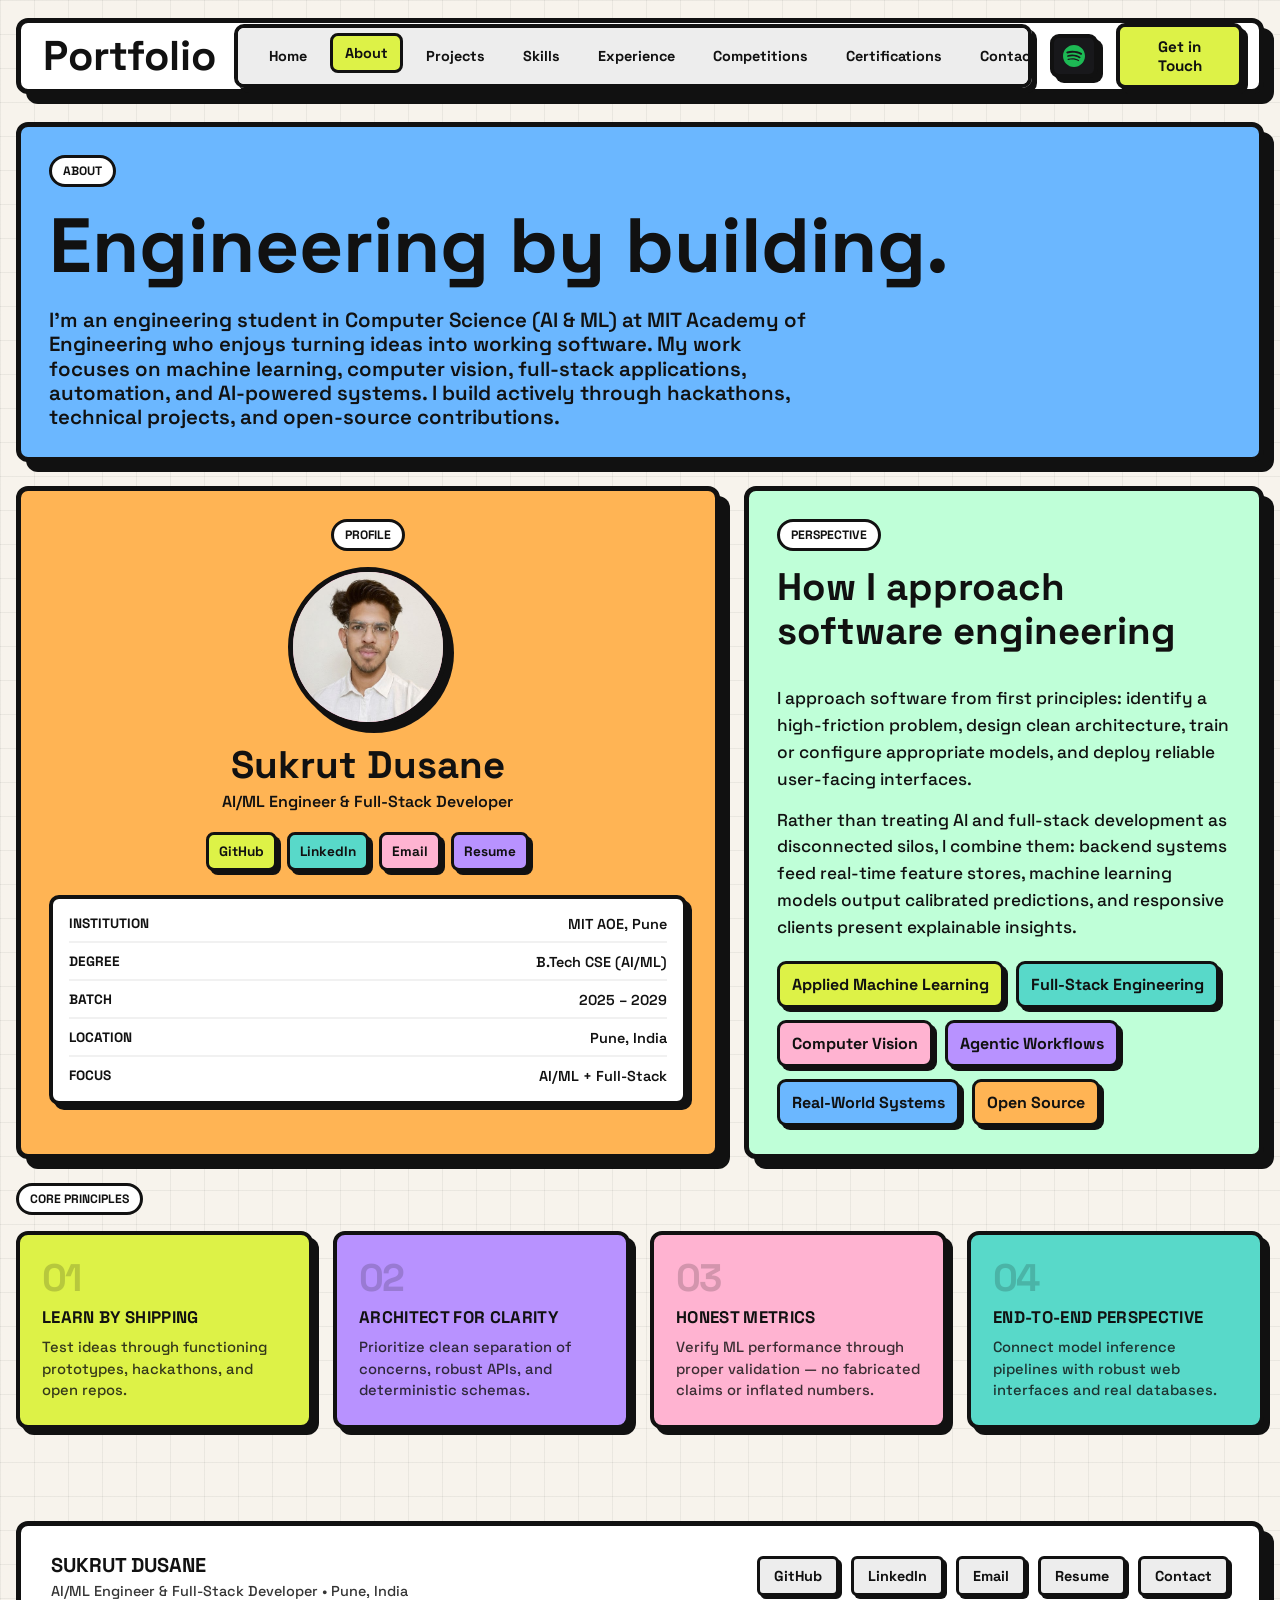
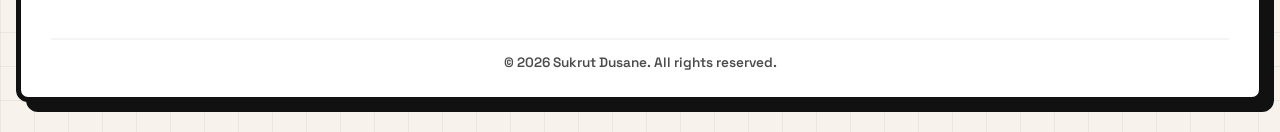
==== commit 0bd83821: "fix(navbar): remove dots and keep only Spotify logo in nav control" ====
--- a/about.html
+++ b/about.html
@@ -20,7 +20,7 @@
   <link href="https://fonts.googleapis.com/css2?family=Space+Grotesk:wght@400;500;600;700&display=swap" rel="stylesheet" />
   <link rel="icon" type="image/svg+xml" href="favicon.svg?v=3" />
   <link rel="icon" type="image/png" href="favicon.png?v=3" />
-  <link rel="stylesheet" href="style.css?v=2.0" />
+  <link rel="stylesheet" href="style.css?v=2.2" />
 </head>
 
 <body data-page="about">
@@ -37,16 +37,9 @@
       <a href="contact.html" data-nav="contact">Contact</a>
     </nav>
     <button class="spotify-nav-btn" id="spotify-nav-btn" type="button" aria-label="Spotify listening status" aria-expanded="false" aria-haspopup="dialog" title="Spotify Listening Status">
-      <span class="spotify-nav-icon" aria-hidden="true">
-        <svg width="20" height="20" viewBox="0 0 24 24" fill="currentColor">
-          <path d="M12 0C5.373 0 0 5.373 0 12s5.373 12 12 12 12-5.373 12-12S18.627 0 12 0zm5.52 17.305c-.217.355-.677.47-1.032.253-2.827-1.728-6.386-2.119-10.578-1.162-.405.093-.812-.162-.905-.568-.093-.406.162-.813.568-.906 4.587-1.049 8.528-.606 11.694 1.35.355.217.47.678.253 1.033zm1.474-3.277c-.273.444-.855.588-1.299.315-3.236-1.99-8.169-2.564-11.996-1.401-.5.152-1.03-.133-1.182-.633-.152-.5.133-1.03.633-1.182 4.38-1.33 9.807-.69 13.53 1.602.443.273.587.855.314 1.299zm.126-3.41c-3.88-2.304-10.28-2.516-13.99-1.39-.596.18-1.229-.16-1.41-.756-.18-.596.16-1.229.756-1.41 4.267-1.296 11.333-1.045 15.807 1.61.536.318.712 1.01.394 1.546-.318.536-1.01.712-1.547.394z"/>
-        </svg>
-      </span>
-      <span class="spotify-eq-bars" aria-hidden="true">
-        <span class="eq-bar bar-1"></span>
-        <span class="eq-bar bar-2"></span>
-        <span class="eq-bar bar-3"></span>
-      </span>
+      <svg width="22" height="22" viewBox="0 0 24 24" fill="currentColor" aria-hidden="true">
+        <path d="M12 0C5.373 0 0 5.373 0 12s5.373 12 12 12 12-5.373 12-12S18.627 0 12 0zm5.52 17.305c-.217.355-.677.47-1.032.253-2.827-1.728-6.386-2.119-10.578-1.162-.405.093-.812-.162-.905-.568-.093-.406.162-.813.568-.906 4.587-1.049 8.528-.606 11.694 1.35.355.217.47.678.253 1.033zm1.474-3.277c-.273.444-.855.588-1.299.315-3.236-1.99-8.169-2.564-11.996-1.401-.5.152-1.03-.133-1.182-.633-.152-.5.133-1.03.633-1.182 4.38-1.33 9.807-.69 13.53 1.602.443.273.587.855.314 1.299zm.126-3.41c-3.88-2.304-10.28-2.516-13.99-1.39-.596.18-1.229-.16-1.41-.756-.18-.596.16-1.229.756-1.41 4.267-1.296 11.333-1.045 15.807 1.61.536.318.712 1.01.394 1.546-.318.536-1.01.712-1.547.394z"/>
+      </svg>
     </button>
     <button class="touch-button" type="button" data-open-modal>Get in Touch</button>
   </header>
@@ -207,7 +200,7 @@
     </section>
   </div>
 
-  <script src="script.js?v=2.0"></script>
+  <script src="script.js?v=2.2"></script>
 </body>
 
 </html>
--- a/style.css
+++ b/style.css
@@ -214,17 +214,16 @@
   display: inline-flex;
   align-items: center;
   justify-content: center;
-  gap: 6px;
-  min-width: 48px;
+  width: 48px;
   height: 44px;
-  padding: 0 10px;
+  padding: 0;
   border: 4px solid var(--black);
   border-radius: 9px;
   background: #18181b;
   box-shadow: 5px 5px 0 var(--black);
   color: #1db954;
   cursor: pointer;
-  transition: transform 180ms ease, box-shadow 180ms ease, background 180ms ease;
+  transition: transform 180ms ease, box-shadow 180ms ease, background 180ms ease, border-color 180ms ease;
   flex-shrink: 0;
   position: relative;
 }
@@ -234,55 +233,20 @@
   outline-offset: 2px;
 }
 
-.spotify-nav-icon {
-  display: inline-flex;
-  align-items: center;
-  justify-content: center;
-  line-height: 0;
-}
-
-.spotify-nav-icon svg {
-  width: 20px;
-  height: 20px;
+.spotify-nav-btn svg {
+  width: 22px;
+  height: 22px;
   fill: #1db954;
   display: block;
-}
-
-.spotify-eq-bars {
-  display: inline-flex;
-  align-items: flex-end;
-  gap: 2.5px;
-  height: 14px;
-}
-
-.eq-bar {
-  width: 3px;
-  height: 3px;
-  background: #1db954;
-  border-radius: 2px;
-  transition: height 0.2s ease;
-}
-
-.spotify-nav-btn.is-playing .eq-bar.bar-1 {
-  animation: eqBounce 0.8s ease-in-out infinite alternate;
-}
-.spotify-nav-btn.is-playing .eq-bar.bar-2 {
-  animation: eqBounce 1.1s ease-in-out infinite alternate 0.25s;
-}
-.spotify-nav-btn.is-playing .eq-bar.bar-3 {
-  animation: eqBounce 0.9s ease-in-out infinite alternate 0.5s;
-}
-
-@keyframes eqBounce {
-  0% { height: 3px; }
-  100% { height: 14px; }
-}
-
-@media (prefers-reduced-motion: reduce) {
-  .spotify-nav-btn.is-playing .eq-bar {
-    animation: none !important;
-    height: 9px !important;
-  }
+  transition: transform 180ms ease;
+}
+
+.spotify-nav-btn:hover svg {
+  transform: scale(1.08);
+}
+
+.spotify-nav-btn.is-playing {
+  border-color: #1db954;
 }
 
 /* ==========================================================================
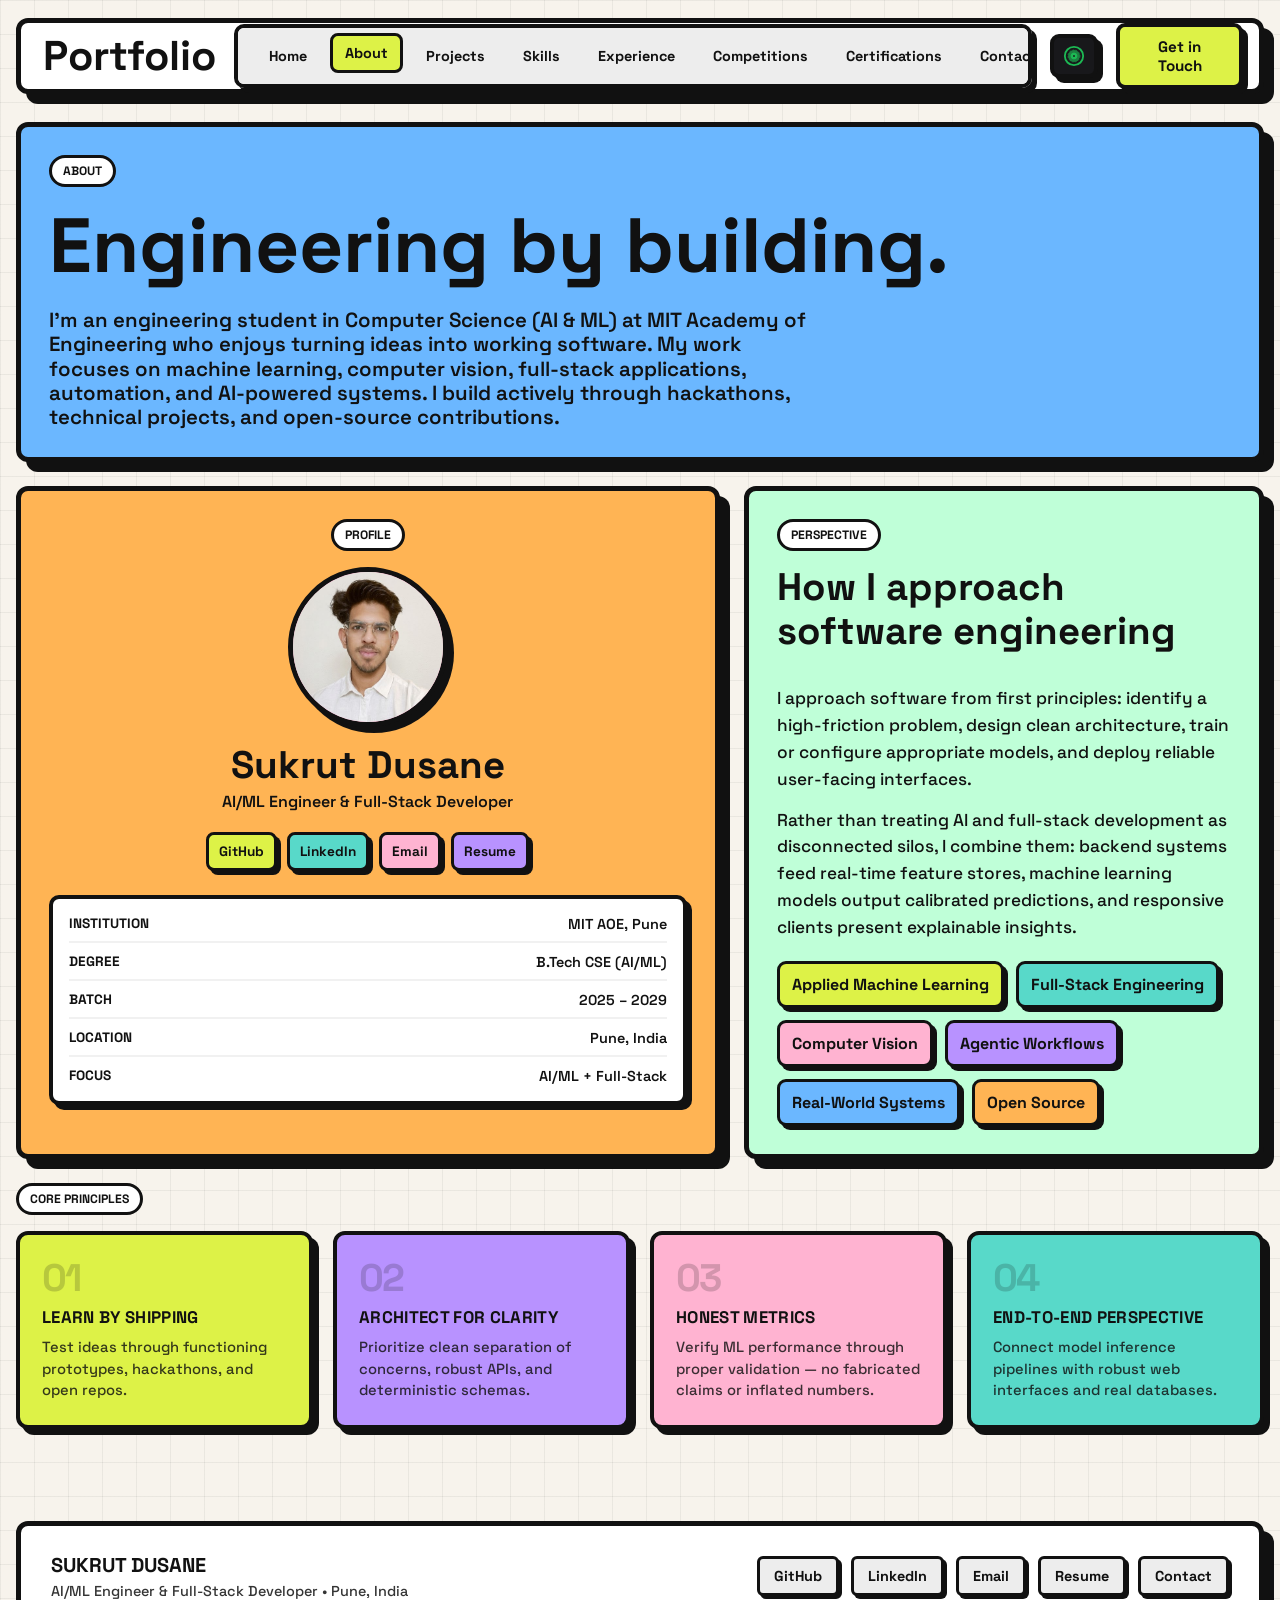
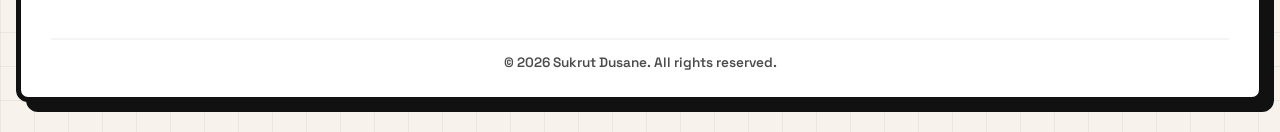
==== commit 61a83073: "feat: replace Spotify popup with vinyl MP3 player" ====
--- a/about.html
+++ b/about.html
@@ -20,7 +20,7 @@
   <link href="https://fonts.googleapis.com/css2?family=Space+Grotesk:wght@400;500;600;700&display=swap" rel="stylesheet" />
   <link rel="icon" type="image/svg+xml" href="favicon.svg?v=3" />
   <link rel="icon" type="image/png" href="favicon.png?v=3" />
-  <link rel="stylesheet" href="style.css?v=2.2" />
+  <link rel="stylesheet" href="style.css?v=2.4" />
 </head>
 
 <body data-page="about">
@@ -36,9 +36,12 @@
       <a href="certifications.html" data-nav="certifications">Certifications</a>
       <a href="contact.html" data-nav="contact">Contact</a>
     </nav>
-    <button class="spotify-nav-btn" id="spotify-nav-btn" type="button" aria-label="Spotify listening status" aria-expanded="false" aria-haspopup="dialog" title="Spotify Listening Status">
-      <svg width="22" height="22" viewBox="0 0 24 24" fill="currentColor" aria-hidden="true">
-        <path d="M12 0C5.373 0 0 5.373 0 12s5.373 12 12 12 12-5.373 12-12S18.627 0 12 0zm5.52 17.305c-.217.355-.677.47-1.032.253-2.827-1.728-6.386-2.119-10.578-1.162-.405.093-.812-.162-.905-.568-.093-.406.162-.813.568-.906 4.587-1.049 8.528-.606 11.694 1.35.355.217.47.678.253 1.033zm1.474-3.277c-.273.444-.855.588-1.299.315-3.236-1.99-8.169-2.564-11.996-1.401-.5.152-1.03-.133-1.182-.633-.152-.5.133-1.03.633-1.182 4.38-1.33 9.807-.69 13.53 1.602.443.273.587.855.314 1.299zm.126-3.41c-3.88-2.304-10.28-2.516-13.99-1.39-.596.18-1.229-.16-1.41-.756-.18-.596.16-1.229.756-1.41 4.267-1.296 11.333-1.045 15.807 1.61.536.318.712 1.01.394 1.546-.318.536-1.01.712-1.547.394z"/>
+    <button class="spotify-nav-btn" id="spotify-nav-btn" type="button" aria-label="Music Player - Timeless" aria-expanded="false" aria-haspopup="dialog" title="Music Player - Timeless">
+      <svg class="nav-vinyl-icon" width="22" height="22" viewBox="0 0 24 24" fill="none" aria-hidden="true">
+        <circle cx="12" cy="12" r="10" fill="#18181b" stroke="currentColor" stroke-width="2"/>
+        <circle cx="12" cy="12" r="6.5" stroke="currentColor" stroke-width="1" stroke-dasharray="2 1.5" opacity="0.65"/>
+        <circle cx="12" cy="12" r="3.2" fill="#1db954" stroke="currentColor" stroke-width="1"/>
+        <circle cx="12" cy="12" r="1" fill="#18181b"/>
       </svg>
     </button>
     <button class="touch-button" type="button" data-open-modal>Get in Touch</button>
@@ -200,7 +203,7 @@
     </section>
   </div>
 
-  <script src="script.js?v=2.2"></script>
+  <script src="script.js?v=2.4"></script>
 </body>
 
 </html>
--- a/style.css
+++ b/style.css
@@ -247,362 +247,372 @@
 
 .spotify-nav-btn.is-playing {
   border-color: #1db954;
+  box-shadow: 5px 5px 0 var(--black), 0 0 14px rgba(29, 185, 84, 0.45);
+}
+
+.spotify-nav-btn.is-playing svg {
+  animation: spinVinyl 6s linear infinite;
 }
 
 /* ==========================================================================
-   SPOTIFY DYNAMIC ISLAND FLOATING PANEL
+   ROTATING VINYL MP3 MINI-PLAYER (DYNAMIC ISLAND STYLE)
    ========================================================================== */
-.spotify-island-panel {
+.vinyl-player-panel {
   position: fixed;
   top: 78px;
   right: 28px;
-  width: 390px;
-  max-width: calc(100vw - 32px);
+  width: 320px;
+  max-width: calc(100vw - 24px);
   background: #121214;
   color: #ffffff;
-  border: 4px solid var(--black);
-  border-radius: 18px;
-  box-shadow: 8px 8px 0 var(--black);
+  border: 3.5px solid var(--black);
+  border-radius: 16px;
+  box-shadow: 6px 6px 0 var(--black);
   z-index: 99999;
   overflow: hidden;
   opacity: 0;
-  transform: translateY(-10px) scale(0.96);
+  transform: translateY(-8px) scale(0.96);
   pointer-events: none;
-  transition: opacity 200ms cubic-bezier(0.16, 1, 0.3, 1),
-              transform 200ms cubic-bezier(0.16, 1, 0.3, 1);
-}
-
-.spotify-island-panel.active {
+  transition: opacity 180ms cubic-bezier(0.16, 1, 0.3, 1),
+              transform 180ms cubic-bezier(0.16, 1, 0.3, 1),
+              border-color 180ms ease;
+  padding: 12px 14px;
+  box-sizing: border-box;
+}
+
+.vinyl-player-panel.active {
   opacity: 1;
   transform: translateY(0) scale(1);
   pointer-events: auto;
 }
 
-.spotify-island-header {
+.vinyl-player-panel.is-playing {
+  border-color: #1db954;
+}
+
+/* Header */
+.vinyl-player-header {
   display: flex;
   align-items: center;
   justify-content: space-between;
-  padding: 12px 16px;
-  background: #18181b;
-  border-bottom: 2.5px solid var(--black);
-}
-
-.spotify-header-left {
-  display: flex;
-  align-items: center;
-  gap: 8px;
-}
-
-.spotify-green-icon {
-  fill: #1db954;
-  flex-shrink: 0;
-}
-
-.spotify-badge {
-  font-size: 0.75rem;
+  margin-bottom: 10px;
+}
+
+.vinyl-header-status {
+  display: flex;
+  align-items: center;
+  gap: 6px;
+}
+
+.vinyl-status-dot {
+  width: 7px;
+  height: 7px;
+  border-radius: 50%;
+  background: #71717a;
+  transition: background 150ms ease, box-shadow 150ms ease;
+}
+
+.vinyl-player-panel.is-playing .vinyl-status-dot {
+  background: #1db954;
+  box-shadow: 0 0 6px #1db954;
+  animation: pulseDot 1.6s infinite;
+}
+
+@keyframes pulseDot {
+  0%, 100% { opacity: 1; }
+  50% { opacity: 0.4; }
+}
+
+.vinyl-status-text {
+  font-size: 0.68rem;
   font-weight: 800;
+  letter-spacing: 0.08em;
+  color: #a1a1aa;
   text-transform: uppercase;
-  letter-spacing: 0.04em;
-  padding: 3px 9px;
-  border-radius: 999px;
+}
+
+.vinyl-player-panel.is-playing .vinyl-status-text {
+  color: #1db954;
+}
+
+.vinyl-close-btn {
+  display: inline-flex;
+  align-items: center;
+  justify-content: center;
+  width: 22px;
+  height: 22px;
+  background: #27272a;
+  color: #e4e4e7;
   border: 1.5px solid var(--black);
-  line-height: 1.2;
-}
-
-.spotify-badge.badge-playing {
-  background: #1db954;
-  color: #000;
-}
-
-.spotify-badge.badge-paused {
-  background: var(--yellow);
-  color: #000;
-}
-
-.spotify-badge.badge-idle {
-  background: #27272a;
-  color: #a1a1aa;
-  border-color: #3f3f46;
-}
-
-.spotify-badge.badge-disconnected {
+  border-radius: 5px;
+  cursor: pointer;
+  transition: background 140ms ease, color 140ms ease, transform 140ms ease;
+  padding: 0;
+}
+
+.vinyl-close-btn:hover {
   background: var(--pink);
   color: #000;
-}
-
-.spotify-island-close {
-  display: inline-flex;
+  transform: scale(1.08);
+}
+
+.vinyl-close-btn:focus-visible {
+  outline: 2px solid #1db954;
+}
+
+/* Main Record & Info Area */
+.vinyl-player-main {
+  display: flex;
+  align-items: center;
+  gap: 12px;
+}
+
+/* Rotating Vinyl Record */
+.vinyl-disc-wrap {
+  width: 70px;
+  height: 70px;
+  flex-shrink: 0;
+  position: relative;
+  display: flex;
   align-items: center;
   justify-content: center;
+}
+
+.vinyl-disc {
+  width: 70px;
+  height: 70px;
+  border-radius: 50%;
+  background: radial-gradient(circle at center,
+    #141416 0%,
+    #141416 28%,
+    #2a2a2e 30%,
+    #18181c 34%,
+    #26262a 42%,
+    #161618 50%,
+    #28282e 58%,
+    #121214 66%,
+    #242428 74%,
+    #16161a 82%,
+    #26262b 90%,
+    #0d0d0f 100%
+  );
+  border: 2px solid var(--black);
+  box-shadow: 2px 2px 0 var(--black), inset 0 0 6px rgba(0, 0, 0, 0.9);
+  position: relative;
+  display: flex;
+  align-items: center;
+  justify-content: center;
+  animation: spinVinyl 7s linear infinite;
+  animation-play-state: paused;
+  will-change: transform;
+}
+
+.vinyl-player-panel.is-playing .vinyl-disc {
+  animation-play-state: running;
+}
+
+@keyframes spinVinyl {
+  from { transform: rotate(0deg); }
+  to { transform: rotate(360deg); }
+}
+
+@media (prefers-reduced-motion: reduce) {
+  .vinyl-disc,
+  .spotify-nav-btn.is-playing svg {
+    animation: none !important;
+  }
+}
+
+.vinyl-groove-ring {
+  position: absolute;
+  border-radius: 50%;
+  border: 1px dashed rgba(255, 255, 255, 0.12);
+  pointer-events: none;
+}
+
+.vinyl-groove-ring.ring-1 {
+  width: 52px;
+  height: 52px;
+}
+
+.vinyl-groove-ring.ring-2 {
+  width: 40px;
+  height: 40px;
+}
+
+.vinyl-center-label {
   width: 26px;
   height: 26px;
-  background: #27272a;
-  color: #e4e4e7;
-  border: 2px solid var(--black);
-  border-radius: 6px;
-  cursor: pointer;
-  transition: background 150ms ease, color 150ms ease, transform 150ms ease;
-  padding: 0;
-}
-
-.spotify-island-close:hover {
-  background: var(--pink);
-  color: #000;
-  transform: scale(1.05);
-}
-
-.spotify-island-close:focus-visible {
-  outline: 2px solid #1db954;
-}
-
-.spotify-island-body {
-  padding: 16px;
-}
-
-/* Track Layout */
-.spotify-track-layout {
-  display: flex;
-  align-items: center;
-  gap: 14px;
-}
-
-.spotify-art-wrap {
-  flex-shrink: 0;
-}
-
-.spotify-track-art {
-  width: 72px;
-  height: 72px;
-  border-radius: 10px;
-  border: 3px solid var(--black);
-  box-shadow: 3px 3px 0 var(--black);
+  border-radius: 50%;
+  background: #18181b;
+  border: 1.5px solid var(--black);
+  position: relative;
+  overflow: hidden;
+  display: flex;
+  align-items: center;
+  justify-content: center;
+  box-shadow: inset 0 0 2px rgba(0, 0, 0, 0.6);
+}
+
+.vinyl-center-img {
+  width: 100%;
+  height: 100%;
   object-fit: cover;
   display: block;
-  background: #27272a;
-  animation: artPop 250ms cubic-bezier(0.16, 1, 0.3, 1);
-}
-
-@keyframes artPop {
-  0% { transform: scale(0.9); opacity: 0.5; }
-  100% { transform: scale(1); opacity: 1; }
-}
-
-.spotify-art-placeholder {
-  display: flex;
-  align-items: center;
-  justify-content: center;
-  font-size: 1.8rem;
-  color: #71717a;
-  background: #27272a;
-}
-
-.spotify-track-meta {
+}
+
+.vinyl-spindle-hole {
+  position: absolute;
+  width: 6px;
+  height: 6px;
+  border-radius: 50%;
+  background: #121214;
+  border: 1px solid rgba(255, 255, 255, 0.4);
+  box-shadow: inset 0 0 2px #000;
+  z-index: 2;
+}
+
+/* Track Info & Controls */
+.vinyl-track-info {
   flex: 1;
   min-width: 0;
 }
 
-.spotify-track-title {
+.vinyl-track-title {
   font-size: 1.05rem;
   font-weight: 800;
   color: #ffffff;
-  line-height: 1.25;
-  margin: 0 0 4px;
+  line-height: 1.2;
+  margin-bottom: 2px;
   overflow: hidden;
   text-overflow: ellipsis;
   white-space: nowrap;
 }
 
-.spotify-track-artist {
-  font-size: 0.88rem;
+.vinyl-track-artist {
+  font-size: 0.78rem;
   font-weight: 600;
   color: #a1a1aa;
-  line-height: 1.3;
-  margin: 0 0 2px;
+  margin-bottom: 8px;
   overflow: hidden;
   text-overflow: ellipsis;
   white-space: nowrap;
 }
 
-.spotify-track-album {
-  font-size: 0.78rem;
-  color: #71717a;
-  margin: 0 0 8px;
-  overflow: hidden;
-  text-overflow: ellipsis;
-  white-space: nowrap;
-}
-
-.spotify-track-footer {
-  display: flex;
-  align-items: center;
-  justify-content: space-between;
+.vinyl-controls-bar {
+  display: flex;
+  align-items: center;
   gap: 8px;
-  margin-top: 8px;
-  padding-top: 8px;
-  border-top: 1px solid rgba(255, 255, 255, 0.08);
-}
-
-.spotify-footer-status {
-  display: flex;
+}
+
+.vinyl-play-btn {
+  display: inline-flex;
   align-items: center;
   gap: 6px;
-  min-width: 0;
-}
-
-.spotify-indicator-dot {
-  width: 8px;
-  height: 8px;
-  border-radius: 50%;
-  background: #71717a;
-  flex-shrink: 0;
-}
-
-.spotify-indicator-dot.live {
-  background: #1db954;
-  box-shadow: 0 0 8px #1db954;
-  animation: pulseDot 1.6s infinite;
-}
-
-@keyframes pulseDot {
-  0%, 100% { opacity: 1; }
-  50% { opacity: 0.4; }
-}
-
-.spotify-status-note {
-  font-size: 0.75rem;
-  color: #a1a1aa;
-  font-weight: 500;
-  overflow: hidden;
-  text-overflow: ellipsis;
-  white-space: nowrap;
-}
-
-.spotify-track-link {
-  display: inline-flex;
-  align-items: center;
-  gap: 5px;
   background: #1db954;
   color: #000000;
-  font-size: 0.75rem;
+  font-size: 0.78rem;
   font-weight: 800;
-  padding: 4px 10px;
+  padding: 5px 14px;
   border: 2px solid var(--black);
-  border-radius: 6px;
+  border-radius: 999px;
   box-shadow: 2px 2px 0 var(--black);
-  text-decoration: none;
-  white-space: nowrap;
-  transition: transform 140ms ease, box-shadow 140ms ease;
-  flex-shrink: 0;
-}
-
-.spotify-track-link:hover {
+  cursor: pointer;
+  transition: transform 140ms ease, box-shadow 140ms ease, background 140ms ease;
+  line-height: 1;
+}
+
+.vinyl-play-btn:hover {
   transform: translate(-1px, -1px);
   box-shadow: 3px 3px 0 var(--black);
-}
-
-/* Empty / Disconnected / Idle States */
-.spotify-empty-state {
-  text-align: center;
-  padding: 12px 8px;
-}
-
-.spotify-empty-icon {
-  font-size: 2.2rem;
-  color: #71717a;
-  margin-bottom: 8px;
-  line-height: 1;
-}
-
-.spotify-empty-title {
-  font-size: 1.05rem;
+  background: #22c55e;
+}
+
+.vinyl-play-btn:active {
+  transform: translate(0, 0);
+  box-shadow: 1px 1px 0 var(--black);
+}
+
+.vinyl-play-btn:focus-visible {
+  outline: 2px solid #ffffff;
+  outline-offset: 1px;
+}
+
+.play-btn-label {
   font-weight: 800;
-  color: #ffffff;
-  margin: 0 0 4px;
-}
-
-.spotify-empty-sub {
-  font-size: 0.85rem;
+}
+
+/* Subtle Volume Slider */
+.vinyl-volume-row {
+  display: flex;
+  align-items: center;
+  gap: 8px;
+  margin-top: 10px;
+  padding-top: 8px;
+  border-top: 1.5px solid rgba(255, 255, 255, 0.08);
+}
+
+.vinyl-volume-row .volume-icon {
   color: #a1a1aa;
-  line-height: 1.4;
-  margin: 0 0 14px;
-}
-
-.spotify-connect-action {
-  display: inline-flex;
-  align-items: center;
-  gap: 6px;
+  flex-shrink: 0;
+}
+
+.vinyl-volume-slider {
+  flex: 1;
+  height: 4px;
+  -webkit-appearance: none;
+  appearance: none;
+  background: #2e2e33;
+  border-radius: 999px;
+  outline: none;
+  cursor: pointer;
+}
+
+.vinyl-volume-slider::-webkit-slider-thumb {
+  -webkit-appearance: none;
+  appearance: none;
+  width: 12px;
+  height: 12px;
+  border-radius: 50%;
   background: #1db954;
-  color: #000;
-  font-weight: 800;
-  font-size: 0.85rem;
-  padding: 8px 16px;
-  border: 2.5px solid var(--black);
-  border-radius: 8px;
-  box-shadow: 4px 4px 0 var(--black);
-  text-decoration: none;
+  border: 1.5px solid var(--black);
+  box-shadow: 1px 1px 0 var(--black);
   cursor: pointer;
-  transition: transform 140ms ease, box-shadow 140ms ease;
-}
-
-.spotify-connect-action:hover {
-  transform: translate(-2px, -2px);
-  box-shadow: 6px 6px 0 var(--black);
-}
-
-.spotify-open-link {
-  display: inline-flex;
-  align-items: center;
-  gap: 6px;
-  background: #27272a;
-  color: #e4e4e7;
-  font-weight: 700;
-  font-size: 0.8rem;
-  padding: 6px 12px;
-  border: 2px solid var(--black);
-  border-radius: 6px;
-  box-shadow: 3px 3px 0 var(--black);
-  text-decoration: none;
-  transition: transform 140ms ease;
-}
-
-.spotify-open-link:hover {
-  background: #3f3f46;
-  color: #fff;
-  transform: translate(-1px, -1px);
-}
-
-/* Loading State */
-.spotify-loading-state {
-  display: flex;
-  align-items: center;
-  justify-content: center;
-  gap: 10px;
-  padding: 24px 12px;
+  transition: transform 120ms ease;
+}
+
+.vinyl-volume-slider:hover::-webkit-slider-thumb {
+  transform: scale(1.2);
+}
+
+.vinyl-volume-slider::-moz-range-thumb {
+  width: 12px;
+  height: 12px;
+  border-radius: 50%;
+  background: #1db954;
+  border: 1.5px solid var(--black);
+  box-shadow: 1px 1px 0 var(--black);
+  cursor: pointer;
+}
+
+.volume-value {
+  font-size: 0.72rem;
+  font-weight: 700;
   color: #a1a1aa;
-  font-size: 0.9rem;
-  font-weight: 600;
-}
-
-.spotify-spinner {
-  width: 18px;
-  height: 18px;
-  border: 2.5px solid rgba(255, 255, 255, 0.2);
-  border-top-color: #1db954;
-  border-radius: 50%;
-  animation: spotifySpin 0.7s linear infinite;
-}
-
-@keyframes spotifySpin {
-  to { transform: rotate(360deg); }
+  min-width: 28px;
+  text-align: right;
+  font-variant-numeric: tabular-nums;
+  user-select: none;
 }
 
 @media (max-width: 640px) {
-  .spotify-island-panel {
+  .vinyl-player-panel {
     top: 72px;
     right: 12px;
     left: 12px;
     width: auto;
-    max-width: none;
+    max-width: min(320px, calc(100vw - 24px));
+    margin: 0 auto;
   }
 }
 
